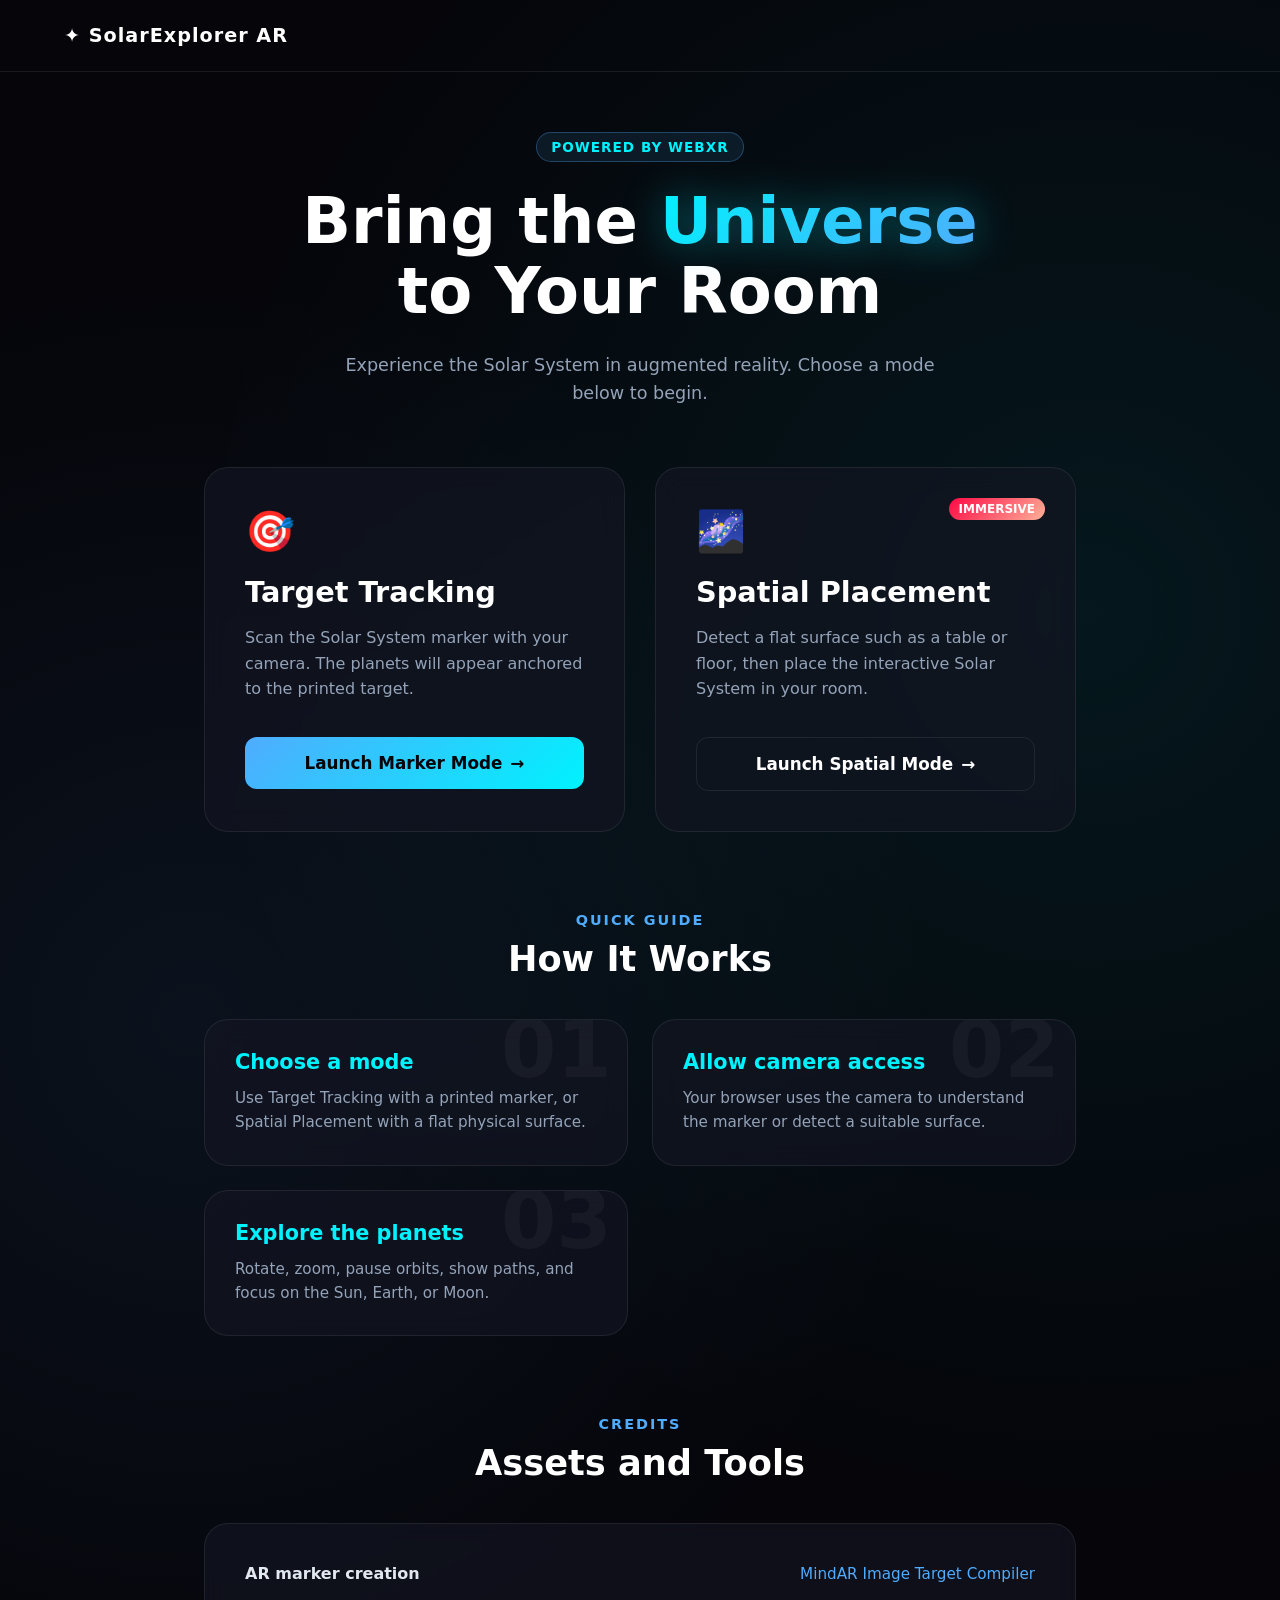
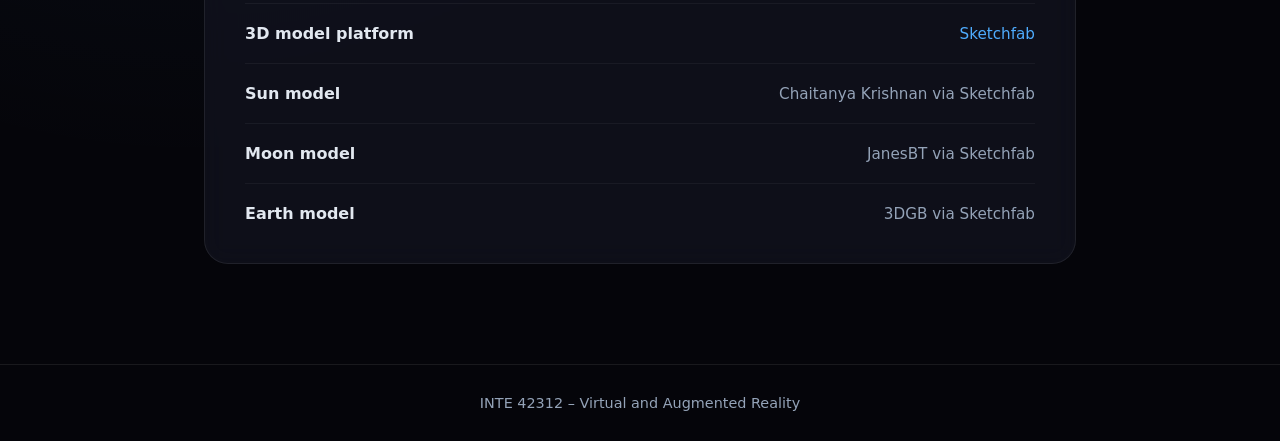
==== index.html @ 6a810114 "Refactor index.html and styles.css to improve layout and user experience; streamline content, enhanc" ====
<!DOCTYPE html>
<html lang="en">
<head>
    <meta charset="UTF-8">
    <meta name="viewport" content="width=device-width, initial-scale=1.0">
    <title>AR Solar Explorer</title>
    <link rel="stylesheet" href="styles.css">
</head>
<body>
    <nav class="navbar">
        <div class="logo">✦ SolarExplorer AR</div>
    </nav>

    <div class="dashboard-wrapper">
        <header class="hero">
            <span class="tech-badge">Powered by WebXR</span>
            <h1>Bring the <span class="text-glow">Universe</span><br>to Your Room</h1>
            <p>
                Experience the Solar System in augmented reality.
                Choose a mode below to begin.
            </p>
        </header>

        <main>
            <section class="ar-modes-grid" aria-label="AR modes">
                <article class="mode-card glass-panel">
                    <div class="card-icon">🎯</div>
                    <h2>Target Tracking</h2>
                    <p>
                        Scan the Solar System marker with your camera.
                        The planets will appear anchored to the printed target.
                    </p>
                    <a href="marker-ar.html" class="btn btn-primary">
                        Launch Marker Mode <span class="arrow">→</span>
                    </a>
                </article>

                <article class="mode-card glass-panel">
                    <div class="card-icon">🌌</div>
                    <div class="badge-new">Immersive</div>
                    <h2>Spatial Placement</h2>
                    <p>
                        Detect a flat surface such as a table or floor,
                        then place the interactive Solar System in your room.
                    </p>
                    <a href="markerless-ar.html" class="btn btn-outline">
                        Launch Spatial Mode <span class="arrow">→</span>
                    </a>
                </article>
            </section>

            <section class="info-section">
                <span class="section-label">Quick guide</span>
                <h2>How It Works</h2>

                <div class="steps-grid">
                    <article class="step">
                        <span class="step-number">01</span>
                        <h3>Choose a mode</h3>
                        <p>
                            Use Target Tracking with a printed marker,
                            or Spatial Placement with a flat physical surface.
                        </p>
                    </article>

                    <article class="step">
                        <span class="step-number">02</span>
                        <h3>Allow camera access</h3>
                        <p>
                            Your browser uses the camera to understand the
                            marker or detect a suitable surface.
                        </p>
                    </article>

                    <article class="step">
                        <span class="step-number">03</span>
                        <h3>Explore the planets</h3>
                        <p>
                            Rotate, zoom, pause orbits, show paths,
                            and focus on the Sun, Earth, or Moon.
                        </p>
                    </article>
                </div>
            </section>

            <section class="credits-section">
                <span class="section-label">Credits</span>
                <h2>Assets and Tools</h2>

                <div class="credits-list">
                    <div class="credit-item">
                        <strong>AR marker creation</strong>
                        <span>
                            <a href="https://hiukim.github.io/mind-ar-js-doc/tools/compile/" target="_blank" rel="noopener noreferrer">
                                MindAR Image Target Compiler
                            </a>
                        </span>
                    </div>

                    <div class="credit-item">
                        <strong>3D model platform</strong>
                        <span>
                            <a href="https://sketchfab.com/" target="_blank" rel="noopener noreferrer">
                                Sketchfab
                            </a>
                        </span>
                    </div>

                    <div class="credit-item">
                        <strong>Sun model</strong>
                        <span>Chaitanya Krishnan via Sketchfab</span>
                    </div>

                    <div class="credit-item">
                        <strong>Moon model</strong>
                        <span>JanesBT via Sketchfab</span>
                    </div>

                    <div class="credit-item">
                        <strong>Earth model</strong>
                        <span>3DGB via Sketchfab</span>
                    </div>
                </div>
            </section>
        </main>
    </div>

    <footer class="main-footer">
        <p>INTE 42312 – Virtual and Augmented Reality</p>
    </footer>
</body>
</html>
---- styles.css ----
/* ========================================================
   GLOBAL VARIABLES & RESET (Native System Fonts Only)
   ======================================================== */
:root {
    --bg-dark: #05050a;
    --bg-panel: rgba(20, 22, 35, 0.6);
    --accent-blue: #00f2fe;
    --accent-purple: #4facfe;
    --text-main: #ffffff;
    --text-muted: #94a3b8;
    --border-color: rgba(255, 255, 255, 0.08);
    --font-ui: system-ui, -apple-system, BlinkMacSystemFont, 'Segoe UI', Roboto, Helvetica, Arial, sans-serif;
}

* {
    margin: 0;
    padding: 0;
    box-sizing: border-box;
}

body {
    background-color: var(--bg-dark);
    background-image: 
        radial-gradient(circle at 15% 50%, rgba(79, 172, 254, 0.08) 0%, transparent 50%),
        radial-gradient(circle at 85% 30%, rgba(0, 242, 254, 0.08) 0%, transparent 50%);
    color: var(--text-main);
    font-family: var(--font-ui);
    min-height: 100vh;
    display: flex;
    flex-direction: column;
    overflow-x: hidden;
}

/* ========================================================
   NAVIGATION & HERO
   ======================================================== */
.navbar {
    padding: 24px 5%;
    border-bottom: 1px solid var(--border-color);
}

.logo {
    font-weight: 700;
    font-size: 1.2rem;
    letter-spacing: 1px;
}

.dashboard-wrapper {
    flex-grow: 1;
    display: flex;
    flex-direction: column;
    align-items: center;
    padding: 60px 5%;
    max-width: 1000px;
    margin: 0 auto;
    width: 100%;
}

.hero {
    text-align: center;
    margin-bottom: 60px;
}

.tech-badge {
    display: inline-block;
    padding: 6px 14px;
    border-radius: 20px;
    background: rgba(79, 172, 254, 0.1);
    border: 1px solid rgba(79, 172, 254, 0.3);
    color: var(--accent-blue);
    font-size: 0.85rem;
    font-weight: 600;
    margin-bottom: 24px;
    text-transform: uppercase;
    letter-spacing: 1px;
}

.hero h1 {
    font-size: clamp(2.5rem, 5vw, 4.5rem);
    font-weight: 700;
    line-height: 1.1;
    margin-bottom: 24px;
}

.text-glow {
    background: linear-gradient(135deg, var(--accent-blue), var(--accent-purple));
    -webkit-background-clip: text;
    -webkit-text-fill-color: transparent;
    filter: drop-shadow(0 0 20px rgba(0, 242, 254, 0.4));
}

.hero p {
    font-size: 1.1rem;
    color: var(--text-muted);
    line-height: 1.6;
    max-width: 600px;
    margin: 0 auto;
}

/* ========================================================
   GLASSMORPHISM UTILITY (Used for Cards & Lists)
   ======================================================== */
.glass-panel, .step, .credits-list {
    background: var(--bg-panel);
    backdrop-filter: blur(12px);
    -webkit-backdrop-filter: blur(12px);
    border: 1px solid var(--border-color);
    border-radius: 24px;
    transition: transform 0.4s ease, border-color 0.4s ease;
}

/* ========================================================
   AR MODES GRID
   ======================================================== */
.ar-modes-grid {
    display: grid;
    grid-template-columns: repeat(auto-fit, minmax(320px, 1fr));
    gap: 30px;
    width: 100%;
    margin-bottom: 80px;
}

.mode-card {
    padding: 40px;
    position: relative;
    overflow: hidden;
}

.mode-card:hover, .step:hover {
    transform: translateY(-5px);
    border-color: rgba(79, 172, 254, 0.4);
}

.card-icon { font-size: 2.5rem; margin-bottom: 20px; }

.badge-new {
    position: absolute;
    top: 30px;
    right: 30px;
    background: linear-gradient(135deg, #ff0844 0%, #ffb199 100%);
    color: white;
    font-size: 0.75rem;
    font-weight: 700;
    padding: 4px 10px;
    border-radius: 12px;
    text-transform: uppercase;
}

.mode-card h2 { font-size: 1.8rem; margin-bottom: 16px; }

.mode-card p {
    color: var(--text-muted);
    line-height: 1.6;
    margin-bottom: 32px;
    min-height: 80px;
}

/* ========================================================
   QUICK GUIDE (How It Works)
   ======================================================== */
.info-section {
    width: 100%;
    margin-bottom: 80px;
}

.section-label {
    display: block;
    color: var(--accent-purple);
    font-size: 0.9rem;
    font-weight: 700;
    text-transform: uppercase;
    letter-spacing: 2px;
    margin-bottom: 10px;
    text-align: center;
}

.info-section h2, .credits-section h2 {
    font-size: 2.2rem;
    font-weight: 700;
    text-align: center;
    margin-bottom: 40px;
}

.steps-grid {
    display: grid;
    grid-template-columns: repeat(auto-fit, minmax(280px, 1fr));
    gap: 24px;
}

.step {
    padding: 30px;
    position: relative;
    overflow: hidden;
}

.step-number {
    position: absolute;
    top: -10px;
    right: 15px;
    font-size: 5rem;
    font-weight: 800;
    color: rgba(255, 255, 255, 0.04);
    line-height: 1;
    z-index: 0;
}

.step h3 {
    font-size: 1.3rem;
    color: var(--accent-blue);
    margin-bottom: 12px;
    position: relative;
    z-index: 1;
}

.step p {
    color: var(--text-muted);
    line-height: 1.6;
    font-size: 0.95rem;
    position: relative;
    z-index: 1;
}

/* ========================================================
   CREDITS SECTION
   ======================================================== */
.credits-section {
    width: 100%;
    margin-bottom: 40px;
}

.credits-list {
    padding: 20px 40px;
}

.credit-item {
    display: flex;
    justify-content: space-between;
    align-items: center;
    padding: 20px 0;
    border-bottom: 1px solid rgba(255, 255, 255, 0.05);
}

.credit-item:last-child {
    border-bottom: none;
}

.credit-item strong {
    color: #e2e8f0;
    font-weight: 600;
}

.credit-item span, .credit-item a {
    color: var(--text-muted);
    font-size: 0.95rem;
    text-decoration: none;
}

.credit-item a {
    color: var(--accent-purple);
    transition: color 0.3s;
}

.credit-item a:hover {
    color: var(--accent-blue);
    text-decoration: underline;
}

/* Mobile responsive fix for credits */
@media (max-width: 600px) {
    .credit-item {
        flex-direction: column;
        align-items: flex-start;
        gap: 8px;
    }
}

/* ========================================================
   BUTTONS
   ======================================================== */
.btn {
    display: inline-flex;
    align-items: center;
    justify-content: center;
    width: 100%;
    padding: 16px 24px;
    border-radius: 12px;
    font-weight: 600;
    font-size: 1.05rem;
    text-decoration: none;
    transition: all 0.3s ease;
    cursor: pointer;
}

.btn .arrow { margin-left: 8px; transition: transform 0.3s ease; }
.btn:hover .arrow { transform: translateX(5px); }

.btn-primary {
    background: linear-gradient(135deg, var(--accent-purple), var(--accent-blue));
    color: var(--bg-dark);
    border: none;
}

.btn-primary:hover {
    box-shadow: 0 10px 20px rgba(0, 242, 254, 0.2);
    filter: brightness(1.1);
}

.btn-outline {
    background: transparent;
    color: var(--text-main);
    border: 1px solid var(--border-color);
}

.btn-outline:hover {
    background: rgba(255, 255, 255, 0.05);
    border-color: var(--accent-blue);
}

/* ========================================================
   FOOTER
   ======================================================== */
.main-footer {
    text-align: center;
    padding: 30px;
    border-top: 1px solid var(--border-color);
    color: var(--text-muted);
    font-size: 0.9rem;
}
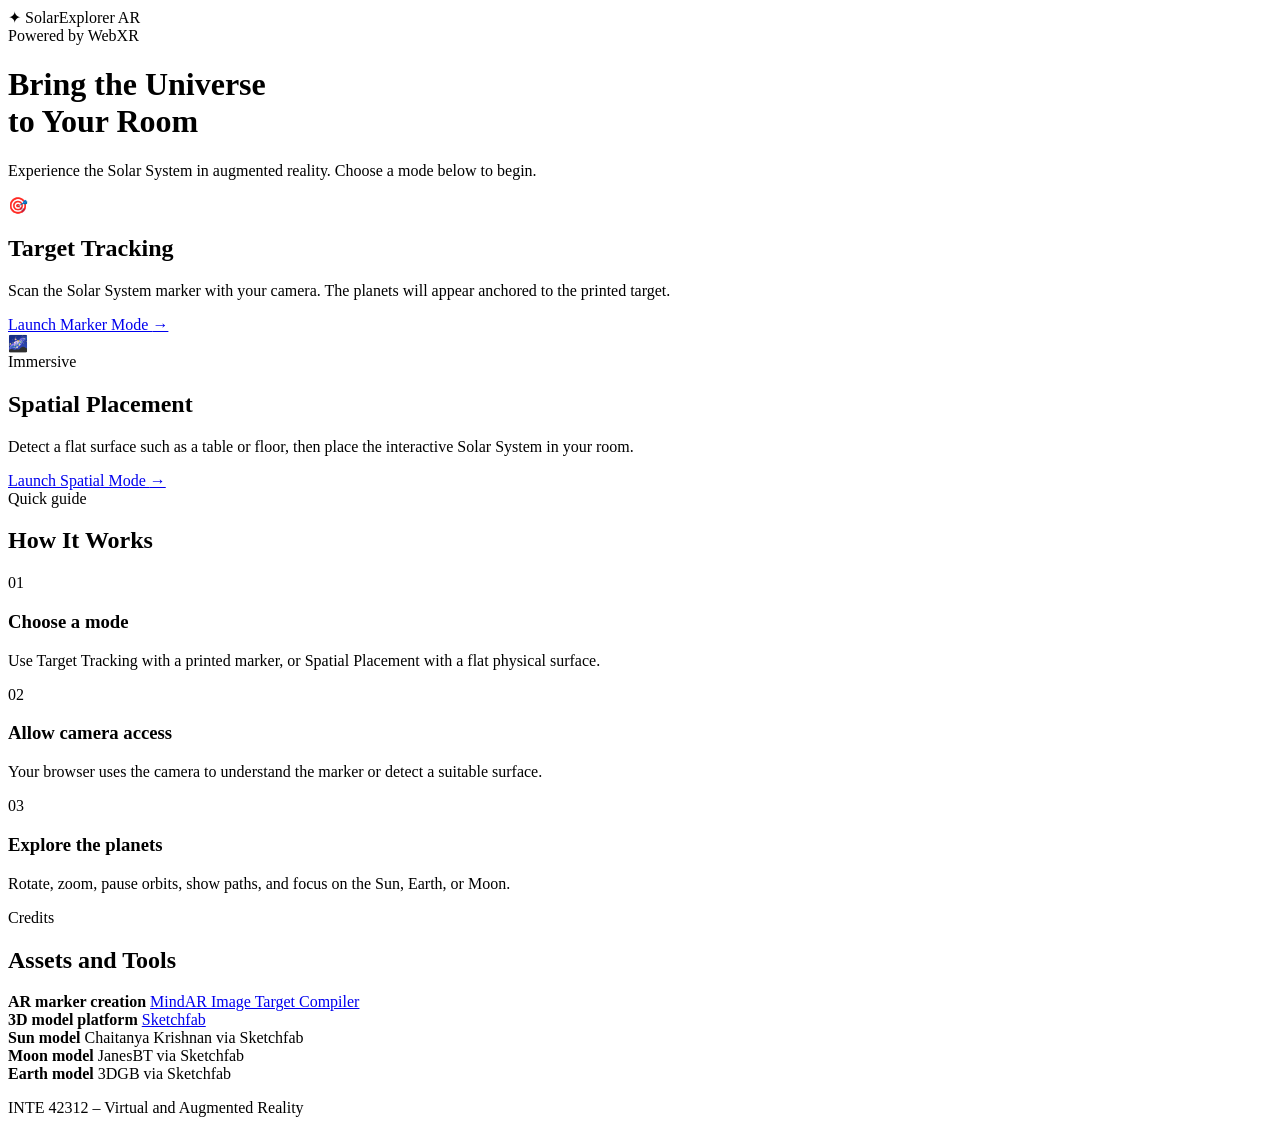
==== commit 2f3e0750: "Refactor index.html to improve layout and user experience; ensure stylesheet naming consistency and " ====
--- a/index.html
+++ b/index.html
@@ -4,7 +4,8 @@
     <meta charset="UTF-8">
     <meta name="viewport" content="width=device-width, initial-scale=1.0">
     <title>AR Solar Explorer</title>
-    <link rel="stylesheet" href="styles.css">
+    <!-- FIX: Ensure your file is named exactly 'style.css' and is in the same folder -->
+    <link rel="stylesheet" href="style.css">
 </head>
 <body>
     <nav class="navbar">
@@ -54,7 +55,7 @@
                 <h2>How It Works</h2>
 
                 <div class="steps-grid">
-                    <article class="step">
+                    <article class="step glass-panel">
                         <span class="step-number">01</span>
                         <h3>Choose a mode</h3>
                         <p>
@@ -63,7 +64,7 @@
                         </p>
                     </article>
 
-                    <article class="step">
+                    <article class="step glass-panel">
                         <span class="step-number">02</span>
                         <h3>Allow camera access</h3>
                         <p>
@@ -72,7 +73,7 @@
                         </p>
                     </article>
 
-                    <article class="step">
+                    <article class="step glass-panel">
                         <span class="step-number">03</span>
                         <h3>Explore the planets</h3>
                         <p>
@@ -87,7 +88,7 @@
                 <span class="section-label">Credits</span>
                 <h2>Assets and Tools</h2>
 
-                <div class="credits-list">
+                <div class="credits-list glass-panel">
                     <div class="credit-item">
                         <strong>AR marker creation</strong>
                         <span>
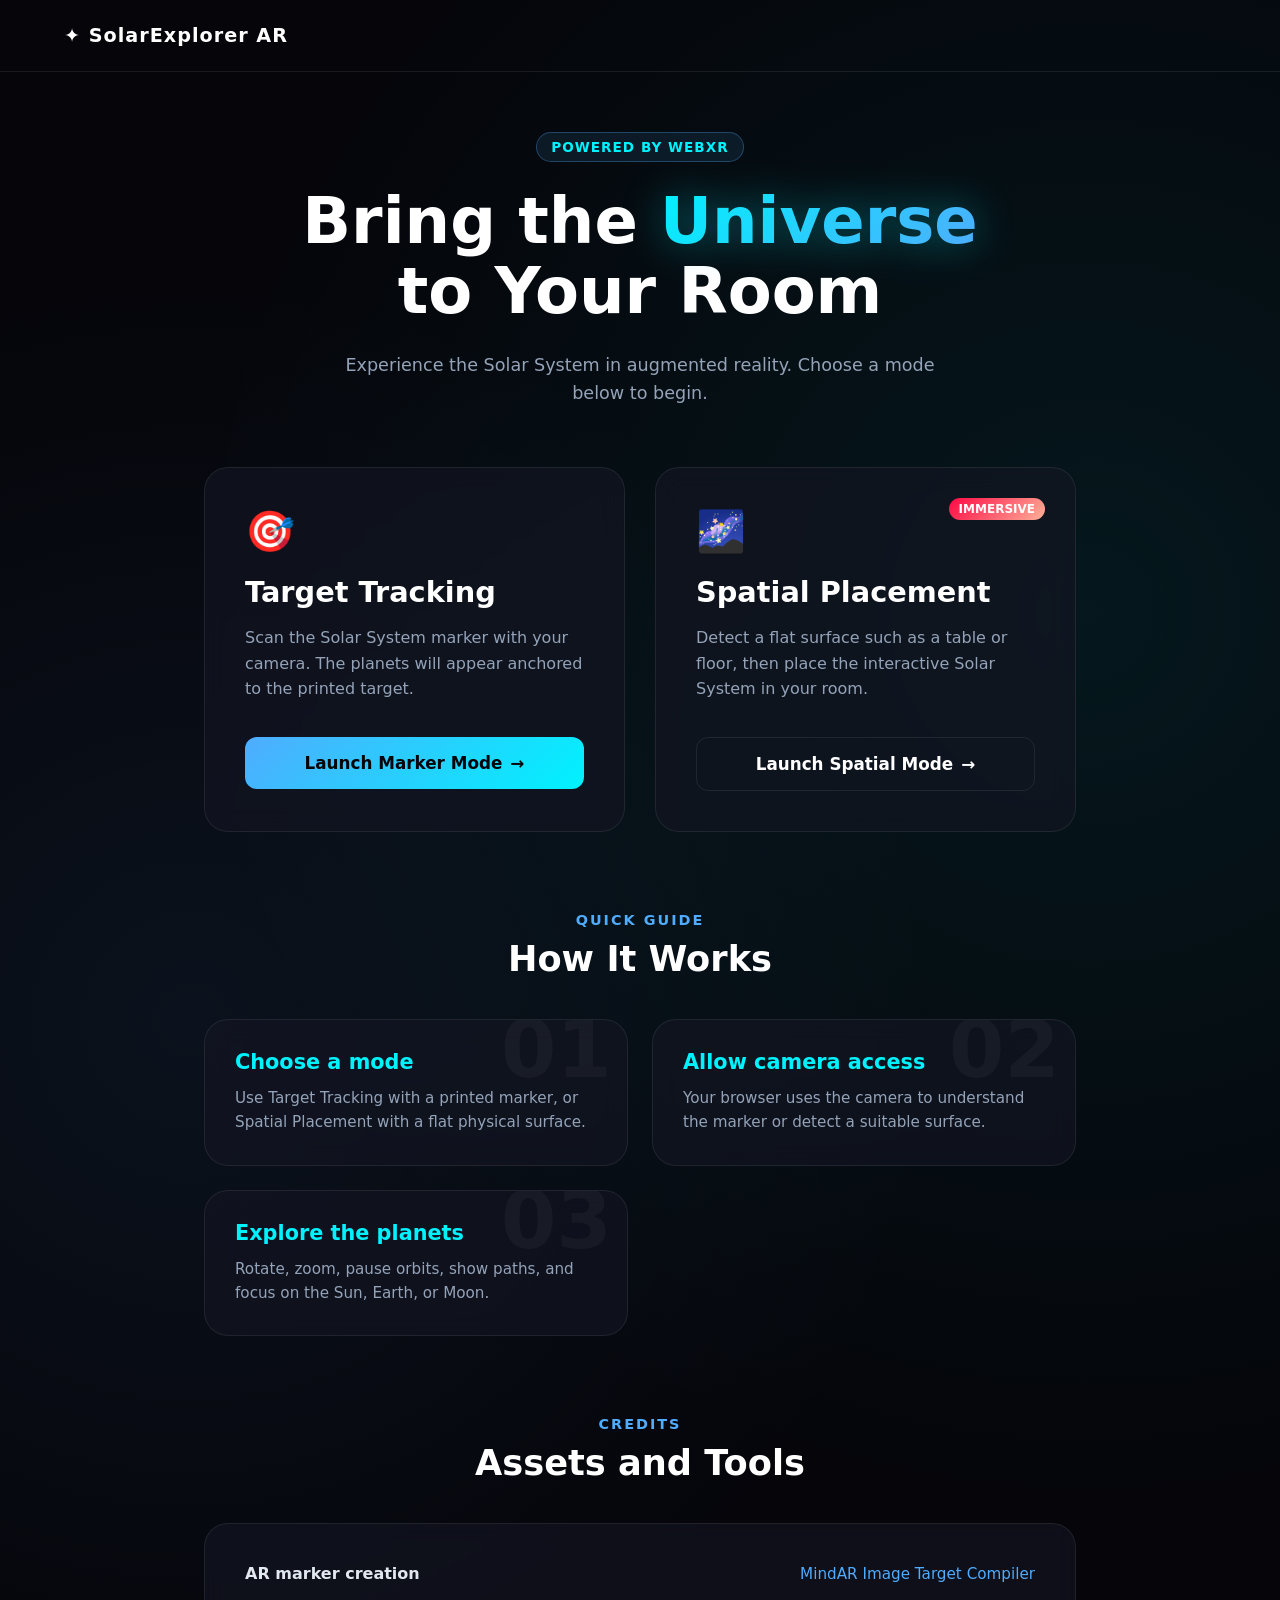
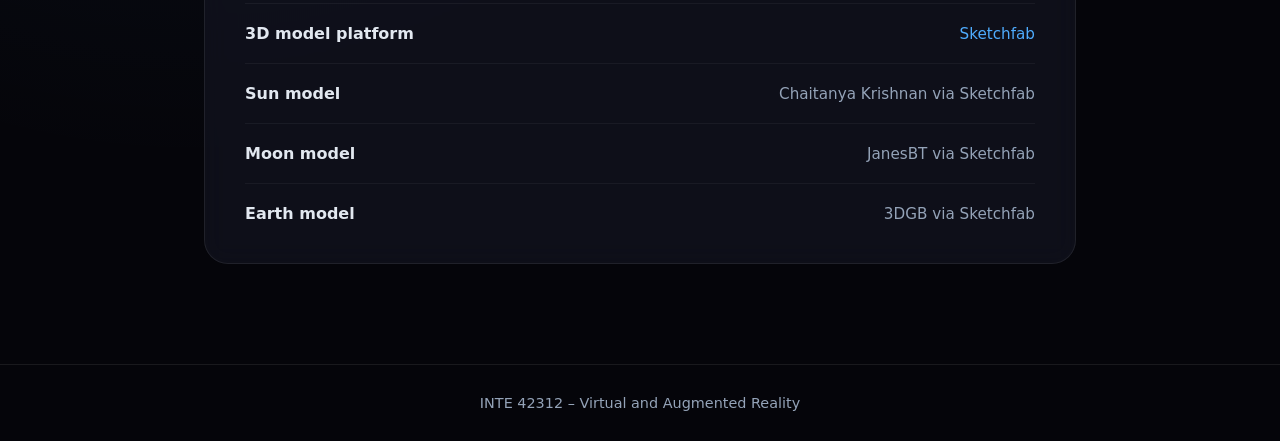
==== commit de7831ef: "Fix stylesheet link in index.html and enhance marker-ar.html structure; improve layout, styles, and " ====
--- a/index.html
+++ b/index.html
@@ -5,7 +5,7 @@
     <meta name="viewport" content="width=device-width, initial-scale=1.0">
     <title>AR Solar Explorer</title>
     <!-- FIX: Ensure your file is named exactly 'style.css' and is in the same folder -->
-    <link rel="stylesheet" href="style.css">
+    <link rel="stylesheet" href="styles.css">
 </head>
 <body>
     <nav class="navbar">
--- a/styles.css
+++ b/styles.css
@@ -0,0 +1,327 @@
+/* ========================================================
+   GLOBAL VARIABLES & RESET (Native System Fonts Only)
+   ======================================================== */
+:root {
+    --bg-dark: #05050a;
+    --bg-panel: rgba(20, 22, 35, 0.6);
+    --accent-blue: #00f2fe;
+    --accent-purple: #4facfe;
+    --text-main: #ffffff;
+    --text-muted: #94a3b8;
+    --border-color: rgba(255, 255, 255, 0.08);
+    --font-ui: system-ui, -apple-system, BlinkMacSystemFont, 'Segoe UI', Roboto, Helvetica, Arial, sans-serif;
+}
+
+* {
+    margin: 0;
+    padding: 0;
+    box-sizing: border-box;
+}
+
+body {
+    background-color: var(--bg-dark);
+    background-image: 
+        radial-gradient(circle at 15% 50%, rgba(79, 172, 254, 0.08) 0%, transparent 50%),
+        radial-gradient(circle at 85% 30%, rgba(0, 242, 254, 0.08) 0%, transparent 50%);
+    color: var(--text-main);
+    font-family: var(--font-ui);
+    min-height: 100vh;
+    display: flex;
+    flex-direction: column;
+    overflow-x: hidden;
+}
+
+/* ========================================================
+   NAVIGATION & HERO
+   ======================================================== */
+.navbar {
+    padding: 24px 5%;
+    border-bottom: 1px solid var(--border-color);
+}
+
+.logo {
+    font-weight: 700;
+    font-size: 1.2rem;
+    letter-spacing: 1px;
+}
+
+.dashboard-wrapper {
+    flex-grow: 1;
+    display: flex;
+    flex-direction: column;
+    align-items: center;
+    padding: 60px 5%;
+    max-width: 1000px;
+    margin: 0 auto;
+    width: 100%;
+}
+
+.hero {
+    text-align: center;
+    margin-bottom: 60px;
+}
+
+.tech-badge {
+    display: inline-block;
+    padding: 6px 14px;
+    border-radius: 20px;
+    background: rgba(79, 172, 254, 0.1);
+    border: 1px solid rgba(79, 172, 254, 0.3);
+    color: var(--accent-blue);
+    font-size: 0.85rem;
+    font-weight: 600;
+    margin-bottom: 24px;
+    text-transform: uppercase;
+    letter-spacing: 1px;
+}
+
+.hero h1 {
+    font-size: clamp(2.5rem, 5vw, 4.5rem);
+    font-weight: 700;
+    line-height: 1.1;
+    margin-bottom: 24px;
+}
+
+.text-glow {
+    background: linear-gradient(135deg, var(--accent-blue), var(--accent-purple));
+    -webkit-background-clip: text;
+    -webkit-text-fill-color: transparent;
+    filter: drop-shadow(0 0 20px rgba(0, 242, 254, 0.4));
+}
+
+.hero p {
+    font-size: 1.1rem;
+    color: var(--text-muted);
+    line-height: 1.6;
+    max-width: 600px;
+    margin: 0 auto;
+}
+
+/* ========================================================
+   GLASSMORPHISM UTILITY (Used for Cards & Lists)
+   ======================================================== */
+.glass-panel {
+    background: var(--bg-panel);
+    backdrop-filter: blur(12px);
+    -webkit-backdrop-filter: blur(12px);
+    border: 1px solid var(--border-color);
+    border-radius: 24px;
+    transition: transform 0.4s ease, border-color 0.4s ease;
+}
+
+/* ========================================================
+   AR MODES GRID
+   ======================================================== */
+.ar-modes-grid {
+    display: grid;
+    grid-template-columns: repeat(auto-fit, minmax(320px, 1fr));
+    gap: 30px;
+    width: 100%;
+    margin-bottom: 80px;
+}
+
+.mode-card {
+    padding: 40px;
+    position: relative;
+    overflow: hidden;
+}
+
+.mode-card:hover, .step:hover {
+    transform: translateY(-5px);
+    border-color: rgba(79, 172, 254, 0.4);
+}
+
+.card-icon { font-size: 2.5rem; margin-bottom: 20px; }
+
+.badge-new {
+    position: absolute;
+    top: 30px;
+    right: 30px;
+    background: linear-gradient(135deg, #ff0844 0%, #ffb199 100%);
+    color: white;
+    font-size: 0.75rem;
+    font-weight: 700;
+    padding: 4px 10px;
+    border-radius: 12px;
+    text-transform: uppercase;
+}
+
+.mode-card h2 { font-size: 1.8rem; margin-bottom: 16px; }
+
+.mode-card p {
+    color: var(--text-muted);
+    line-height: 1.6;
+    margin-bottom: 32px;
+    min-height: 80px;
+}
+
+/* ========================================================
+   QUICK GUIDE (How It Works)
+   ======================================================== */
+.info-section {
+    width: 100%;
+    margin-bottom: 80px;
+}
+
+.section-label {
+    display: block;
+    color: var(--accent-purple);
+    font-size: 0.9rem;
+    font-weight: 700;
+    text-transform: uppercase;
+    letter-spacing: 2px;
+    margin-bottom: 10px;
+    text-align: center;
+}
+
+.info-section h2, .credits-section h2 {
+    font-size: 2.2rem;
+    font-weight: 700;
+    text-align: center;
+    margin-bottom: 40px;
+}
+
+.steps-grid {
+    display: grid;
+    grid-template-columns: repeat(auto-fit, minmax(280px, 1fr));
+    gap: 24px;
+}
+
+.step {
+    padding: 30px;
+    position: relative;
+    overflow: hidden;
+}
+
+.step-number {
+    position: absolute;
+    top: -10px;
+    right: 15px;
+    font-size: 5rem;
+    font-weight: 800;
+    color: rgba(255, 255, 255, 0.04);
+    line-height: 1;
+    z-index: 0;
+}
+
+.step h3 {
+    font-size: 1.3rem;
+    color: var(--accent-blue);
+    margin-bottom: 12px;
+    position: relative;
+    z-index: 1;
+}
+
+.step p {
+    color: var(--text-muted);
+    line-height: 1.6;
+    font-size: 0.95rem;
+    position: relative;
+    z-index: 1;
+}
+
+/* ========================================================
+   CREDITS SECTION
+   ======================================================== */
+.credits-section {
+    width: 100%;
+    margin-bottom: 40px;
+}
+
+.credits-list {
+    padding: 20px 40px;
+}
+
+.credit-item {
+    display: flex;
+    justify-content: space-between;
+    align-items: center;
+    padding: 20px 0;
+    border-bottom: 1px solid rgba(255, 255, 255, 0.05);
+}
+
+.credit-item:last-child {
+    border-bottom: none;
+}
+
+.credit-item strong {
+    color: #e2e8f0;
+    font-weight: 600;
+}
+
+.credit-item span, .credit-item a {
+    color: var(--text-muted);
+    font-size: 0.95rem;
+    text-decoration: none;
+}
+
+.credit-item a {
+    color: var(--accent-purple);
+    transition: color 0.3s;
+}
+
+.credit-item a:hover {
+    color: var(--accent-blue);
+    text-decoration: underline;
+}
+
+@media (max-width: 600px) {
+    .credit-item {
+        flex-direction: column;
+        align-items: flex-start;
+        gap: 8px;
+    }
+}
+
+/* ========================================================
+   BUTTONS
+   ======================================================== */
+.btn {
+    display: inline-flex;
+    align-items: center;
+    justify-content: center;
+    width: 100%;
+    padding: 16px 24px;
+    border-radius: 12px;
+    font-weight: 600;
+    font-size: 1.05rem;
+    text-decoration: none;
+    transition: all 0.3s ease;
+    cursor: pointer;
+}
+
+.btn .arrow { margin-left: 8px; transition: transform 0.3s ease; }
+.btn:hover .arrow { transform: translateX(5px); }
+
+.btn-primary {
+    background: linear-gradient(135deg, var(--accent-purple), var(--accent-blue));
+    color: var(--bg-dark);
+    border: none;
+}
+
+.btn-primary:hover {
+    box-shadow: 0 10px 20px rgba(0, 242, 254, 0.2);
+    filter: brightness(1.1);
+}
+
+.btn-outline {
+    background: transparent;
+    color: var(--text-main);
+    border: 1px solid var(--border-color);
+}
+
+.btn-outline:hover {
+    background: rgba(255, 255, 255, 0.05);
+    border-color: var(--accent-blue);
+}
+
+/* ========================================================
+   FOOTER
+   ======================================================== */
+.main-footer {
+    text-align: center;
+    padding: 30px;
+    border-top: 1px solid var(--border-color);
+    color: var(--text-muted);
+    font-size: 0.9rem;
+}
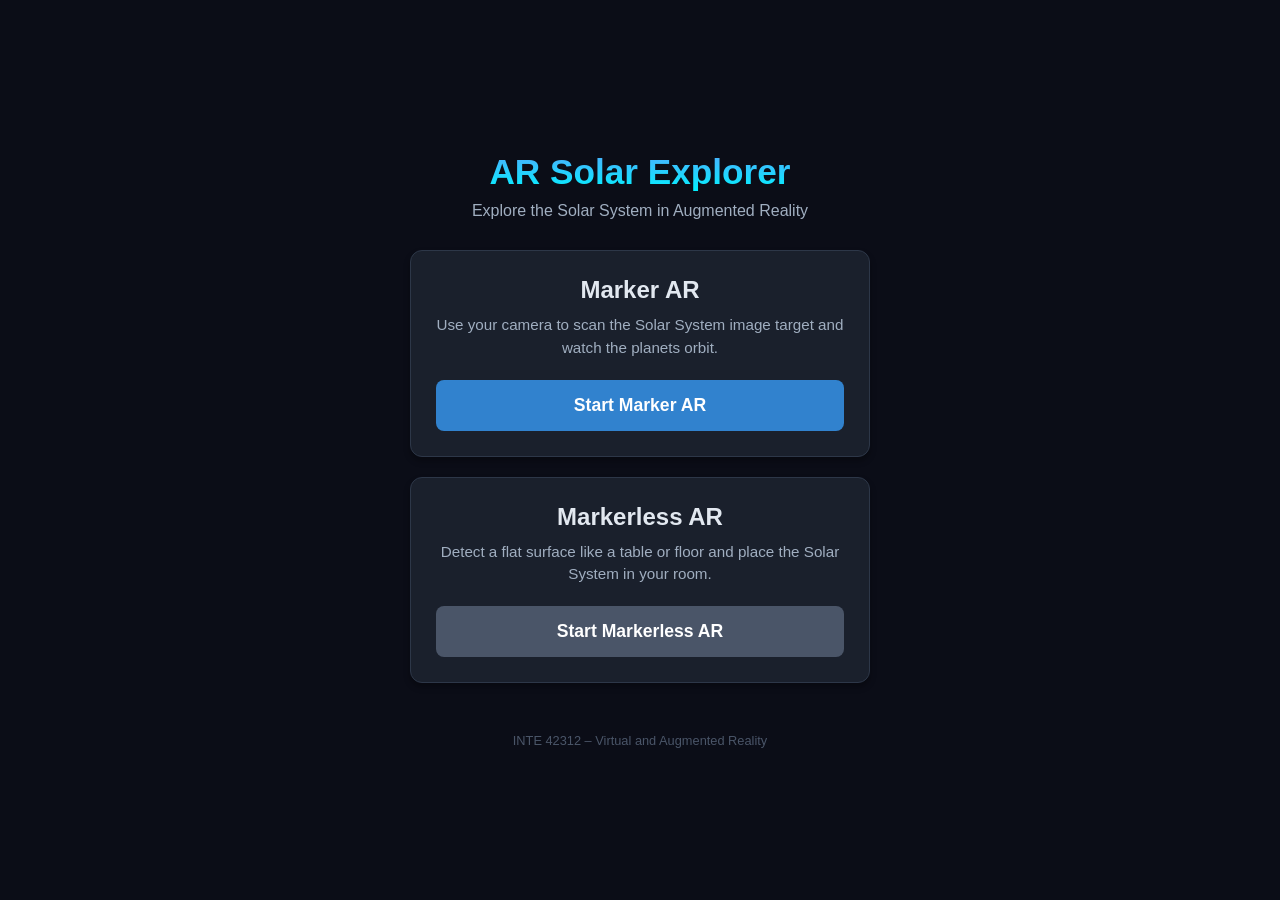
==== commit a0069e65: "Refactor styles.css to remove unused variables and streamline styles; enhance layout and improve mai" ====
--- a/index.html
+++ b/index.html
@@ -4,130 +4,39 @@
     <meta charset="UTF-8">
     <meta name="viewport" content="width=device-width, initial-scale=1.0">
     <title>AR Solar Explorer</title>
-    <!-- FIX: Ensure your file is named exactly 'style.css' and is in the same folder -->
+    <!-- Link to our stylesheet -->
     <link rel="stylesheet" href="styles.css">
 </head>
 <body>
-    <nav class="navbar">
-        <div class="logo">✦ SolarExplorer AR</div>
-    </nav>
-
-    <div class="dashboard-wrapper">
-        <header class="hero">
-            <span class="tech-badge">Powered by WebXR</span>
-            <h1>Bring the <span class="text-glow">Universe</span><br>to Your Room</h1>
-            <p>
-                Experience the Solar System in augmented reality.
-                Choose a mode below to begin.
-            </p>
+    <div class="dashboard-container">
+        
+        <header class="header">
+            <h1>AR Solar Explorer</h1>
+            <p>Explore the Solar System in Augmented Reality</p>
         </header>
 
-        <main>
-            <section class="ar-modes-grid" aria-label="AR modes">
-                <article class="mode-card glass-panel">
-                    <div class="card-icon">🎯</div>
-                    <h2>Target Tracking</h2>
-                    <p>
-                        Scan the Solar System marker with your camera.
-                        The planets will appear anchored to the printed target.
-                    </p>
-                    <a href="marker-ar.html" class="btn btn-primary">
-                        Launch Marker Mode <span class="arrow">→</span>
-                    </a>
-                </article>
+        <main class="menu-cards">
+            <!-- Marker AR Option -->
+            <div class="card">
+                <h2>Marker AR</h2>
+                <p>Use your camera to scan the Solar System image target and watch the planets orbit.</p>
+                <!-- This link connects directly to the AR file we built earlier -->
+                <a href="marker-ar.html" class="btn primary-btn">Start Marker AR</a>
+            </div>
 
-                <article class="mode-card glass-panel">
-                    <div class="card-icon">🌌</div>
-                    <div class="badge-new">Immersive</div>
-                    <h2>Spatial Placement</h2>
-                    <p>
-                        Detect a flat surface such as a table or floor,
-                        then place the interactive Solar System in your room.
-                    </p>
-                    <a href="markerless-ar.html" class="btn btn-outline">
-                        Launch Spatial Mode <span class="arrow">→</span>
-                    </a>
-                </article>
-            </section>
+            <!-- Markerless AR Option -->
+            <div class="card">
+                <h2>Markerless AR</h2>
+                <p>Detect a flat surface like a table or floor and place the Solar System in your room.</p>
+                <!-- This will link to the markerless file we build next -->
+                <a href="markerless-ar.html" class="btn secondary-btn">Start Markerless AR</a>
+            </div>
+        </main>
 
-            <section class="info-section">
-                <span class="section-label">Quick guide</span>
-                <h2>How It Works</h2>
-
-                <div class="steps-grid">
-                    <article class="step glass-panel">
-                        <span class="step-number">01</span>
-                        <h3>Choose a mode</h3>
-                        <p>
-                            Use Target Tracking with a printed marker,
-                            or Spatial Placement with a flat physical surface.
-                        </p>
-                    </article>
-
-                    <article class="step glass-panel">
-                        <span class="step-number">02</span>
-                        <h3>Allow camera access</h3>
-                        <p>
-                            Your browser uses the camera to understand the
-                            marker or detect a suitable surface.
-                        </p>
-                    </article>
-
-                    <article class="step glass-panel">
-                        <span class="step-number">03</span>
-                        <h3>Explore the planets</h3>
-                        <p>
-                            Rotate, zoom, pause orbits, show paths,
-                            and focus on the Sun, Earth, or Moon.
-                        </p>
-                    </article>
-                </div>
-            </section>
-
-            <section class="credits-section">
-                <span class="section-label">Credits</span>
-                <h2>Assets and Tools</h2>
-
-                <div class="credits-list glass-panel">
-                    <div class="credit-item">
-                        <strong>AR marker creation</strong>
-                        <span>
-                            <a href="https://hiukim.github.io/mind-ar-js-doc/tools/compile/" target="_blank" rel="noopener noreferrer">
-                                MindAR Image Target Compiler
-                            </a>
-                        </span>
-                    </div>
-
-                    <div class="credit-item">
-                        <strong>3D model platform</strong>
-                        <span>
-                            <a href="https://sketchfab.com/" target="_blank" rel="noopener noreferrer">
-                                Sketchfab
-                            </a>
-                        </span>
-                    </div>
-
-                    <div class="credit-item">
-                        <strong>Sun model</strong>
-                        <span>Chaitanya Krishnan via Sketchfab</span>
-                    </div>
-
-                    <div class="credit-item">
-                        <strong>Moon model</strong>
-                        <span>JanesBT via Sketchfab</span>
-                    </div>
-
-                    <div class="credit-item">
-                        <strong>Earth model</strong>
-                        <span>3DGB via Sketchfab</span>
-                    </div>
-                </div>
-            </section>
-        </main>
+        <footer class="footer">
+            <p>INTE 42312 – Virtual and Augmented Reality</p>
+        </footer>
+        
     </div>
-
-    <footer class="main-footer">
-        <p>INTE 42312 – Virtual and Augmented Reality</p>
-    </footer>
 </body>
 </html>
--- a/styles.css
+++ b/styles.css
@@ -1,327 +1,230 @@
-/* ========================================================
-   GLOBAL VARIABLES & RESET (Native System Fonts Only)
-   ======================================================== */
-:root {
-    --bg-dark: #05050a;
-    --bg-panel: rgba(20, 22, 35, 0.6);
-    --accent-blue: #00f2fe;
-    --accent-purple: #4facfe;
-    --text-main: #ffffff;
-    --text-muted: #94a3b8;
-    --border-color: rgba(255, 255, 255, 0.08);
-    --font-ui: system-ui, -apple-system, BlinkMacSystemFont, 'Segoe UI', Roboto, Helvetica, Arial, sans-serif;
-}
+/* style.css */
 
 * {
     margin: 0;
     padding: 0;
     box-sizing: border-box;
+    font-family: 'Segoe UI', Tahoma, Geneva, Verdana, sans-serif;
 }
 
 body {
-    background-color: var(--bg-dark);
-    background-image: 
-        radial-gradient(circle at 15% 50%, rgba(79, 172, 254, 0.08) 0%, transparent 50%),
-        radial-gradient(circle at 85% 30%, rgba(0, 242, 254, 0.08) 0%, transparent 50%);
-    color: var(--text-main);
-    font-family: var(--font-ui);
+    background-color: #0b0d17; /* Deep space dark blue */
+    color: #ffffff;
+    display: flex;
+    justify-content: center;
+    align-items: center;
     min-height: 100vh;
+    text-align: center;
+}
+
+/* Dashboard Layout */
+.dashboard-container {
+    width: 90%;
+    max-width: 500px;
+    padding: 20px;
     display: flex;
     flex-direction: column;
-    overflow-x: hidden;
-}
-
-/* ========================================================
-   NAVIGATION & HERO
-   ======================================================== */
-.navbar {
-    padding: 24px 5%;
-    border-bottom: 1px solid var(--border-color);
-}
-
-.logo {
-    font-weight: 700;
-    font-size: 1.2rem;
-    letter-spacing: 1px;
-}
-
-.dashboard-wrapper {
-    flex-grow: 1;
-    display: flex;
-    flex-direction: column;
-    align-items: center;
-    padding: 60px 5%;
-    max-width: 1000px;
-    margin: 0 auto;
-    width: 100%;
-}
-
-.hero {
-    text-align: center;
-    margin-bottom: 60px;
-}
-
-.tech-badge {
-    display: inline-block;
-    padding: 6px 14px;
-    border-radius: 20px;
-    background: rgba(79, 172, 254, 0.1);
-    border: 1px solid rgba(79, 172, 254, 0.3);
-    color: var(--accent-blue);
-    font-size: 0.85rem;
-    font-weight: 600;
-    margin-bottom: 24px;
-    text-transform: uppercase;
-    letter-spacing: 1px;
-}
-
-.hero h1 {
-    font-size: clamp(2.5rem, 5vw, 4.5rem);
-    font-weight: 700;
-    line-height: 1.1;
-    margin-bottom: 24px;
-}
-
-.text-glow {
-    background: linear-gradient(135deg, var(--accent-blue), var(--accent-purple));
+    gap: 30px;
+}
+
+/* Header */
+.header h1 {
+    font-size: 2.2rem;
+    margin-bottom: 10px;
+    background: -webkit-linear-gradient(#4facfe, #00f2fe);
     -webkit-background-clip: text;
     -webkit-text-fill-color: transparent;
-    filter: drop-shadow(0 0 20px rgba(0, 242, 254, 0.4));
-}
-
-.hero p {
+}
+
+.header p {
+    color: #a0aec0;
+    font-size: 1rem;
+}
+
+/* Menu Cards */
+.menu-cards {
+    display: flex;
+    flex-direction: column;
+    gap: 20px;
+}
+
+.card {
+    background: #1a202c;
+    padding: 25px;
+    border-radius: 12px;
+    border: 1px solid #2d3748;
+    box-shadow: 0 4px 6px rgba(0, 0, 0, 0.3);
+}
+
+.card h2 {
+    font-size: 1.5rem;
+    margin-bottom: 10px;
+    color: #e2e8f0;
+}
+
+.card p {
+    color: #a0aec0;
+    font-size: 0.95rem;
+    margin-bottom: 20px;
+    line-height: 1.5;
+}
+
+/* Buttons */
+.btn {
+    display: block;
+    width: 100%;
+    padding: 15px;
+    border-radius: 8px;
+    text-decoration: none;
+    font-weight: bold;
     font-size: 1.1rem;
-    color: var(--text-muted);
-    line-height: 1.6;
-    max-width: 600px;
-    margin: 0 auto;
+    transition: all 0.3s ease;
+}
+
+.primary-btn {
+    background-color: #3182ce;
+    color: white;
+}
+
+.primary-btn:hover {
+    background-color: #2b6cb0;
+}
+
+.secondary-btn {
+    background-color: #4a5568;
+    color: white;
+}
+
+.secondary-btn:hover {
+    background-color: #2d3748;
+}
+
+/* Footer */
+.footer {
+    margin-top: 20px;
+    font-size: 0.8rem;
+    color: #4a5568;
 }
 
 /* ========================================================
-   GLASSMORPHISM UTILITY (Used for Cards & Lists)
+   AR INTERFACE OVERLAYS
    ======================================================== */
-.glass-panel {
-    background: var(--bg-panel);
-    backdrop-filter: blur(12px);
-    -webkit-backdrop-filter: blur(12px);
-    border: 1px solid var(--border-color);
-    border-radius: 24px;
-    transition: transform 0.4s ease, border-color 0.4s ease;
-}
-
-/* ========================================================
-   AR MODES GRID
-   ======================================================== */
-.ar-modes-grid {
-    display: grid;
-    grid-template-columns: repeat(auto-fit, minmax(320px, 1fr));
-    gap: 30px;
-    width: 100%;
-    margin-bottom: 80px;
-}
-
-.mode-card {
-    padding: 40px;
-    position: relative;
-    overflow: hidden;
-}
-
-.mode-card:hover, .step:hover {
-    transform: translateY(-5px);
-    border-color: rgba(79, 172, 254, 0.4);
-}
-
-.card-icon { font-size: 2.5rem; margin-bottom: 20px; }
-
-.badge-new {
-    position: absolute;
-    top: 30px;
-    right: 30px;
-    background: linear-gradient(135deg, #ff0844 0%, #ffb199 100%);
-    color: white;
-    font-size: 0.75rem;
-    font-weight: 700;
-    padding: 4px 10px;
-    border-radius: 12px;
-    text-transform: uppercase;
-}
-
-.mode-card h2 { font-size: 1.8rem; margin-bottom: 16px; }
-
-.mode-card p {
-    color: var(--text-muted);
-    line-height: 1.6;
-    margin-bottom: 32px;
-    min-height: 80px;
-}
-
-/* ========================================================
-   QUICK GUIDE (How It Works)
-   ======================================================== */
-.info-section {
-    width: 100%;
-    margin-bottom: 80px;
-}
-
-.section-label {
-    display: block;
-    color: var(--accent-purple);
+#ar-ui-container {
+    position: absolute;
+    top: 0;
+    left: 0;
+    width: 100%;
+    height: 100%;
+    pointer-events: none; 
+    z-index: 999;
+}
+
+/* Glassmorphism Buttons */
+.glass-btn {
+    pointer-events: auto;
+    background: rgba(20, 25, 40, 0.6);
+    border: 1px solid rgba(255, 255, 255, 0.2);
+    color: white;
+    padding: 8px 12px;
+    border-radius: 8px;
+    font-weight: 500;
+    backdrop-filter: blur(8px);
+    cursor: pointer;
     font-size: 0.9rem;
-    font-weight: 700;
-    text-transform: uppercase;
-    letter-spacing: 2px;
-    margin-bottom: 10px;
-    text-align: center;
-}
-
-.info-section h2, .credits-section h2 {
-    font-size: 2.2rem;
-    font-weight: 700;
-    text-align: center;
-    margin-bottom: 40px;
-}
-
-.steps-grid {
-    display: grid;
-    grid-template-columns: repeat(auto-fit, minmax(280px, 1fr));
-    gap: 24px;
-}
-
-.step {
-    padding: 30px;
-    position: relative;
-    overflow: hidden;
-}
-
-.step-number {
-    position: absolute;
-    top: -10px;
-    right: 15px;
-    font-size: 5rem;
-    font-weight: 800;
-    color: rgba(255, 255, 255, 0.04);
-    line-height: 1;
-    z-index: 0;
-}
-
-.step h3 {
-    font-size: 1.3rem;
-    color: var(--accent-blue);
-    margin-bottom: 12px;
-    position: relative;
-    z-index: 1;
-}
-
-.step p {
-    color: var(--text-muted);
-    line-height: 1.6;
+    transition: background 0.3s;
+}
+.glass-btn:active { background: rgba(255, 255, 255, 0.2); }
+
+#top-controls {
+    display: flex;
+    gap: 8px;
+    justify-content: center;
+    padding: 15px;
+}
+
+/* Professional Planet Selector Dock */
+#planet-selector {
+    pointer-events: auto;
+    position: absolute;
+    bottom: 30px;
+    left: 50%;
+    transform: translateX(-50%);
+    display: flex;
+    gap: 10px;
+    background: rgba(10, 15, 30, 0.7);
+    padding: 10px 15px;
+    border-radius: 30px;
+    border: 1px solid rgba(79, 172, 254, 0.5);
+    backdrop-filter: blur(10px);
+    box-shadow: 0 4px 15px rgba(0,0,0,0.5);
+}
+
+.dock-btn {
+    background: transparent;
+    color: #e2e8f0;
+    border: 1px solid rgba(255, 255, 255, 0.2);
+    padding: 8px 16px;
+    border-radius: 20px;
+    font-weight: 600;
     font-size: 0.95rem;
-    position: relative;
-    z-index: 1;
-}
-
-/* ========================================================
-   CREDITS SECTION
-   ======================================================== */
-.credits-section {
-    width: 100%;
-    margin-bottom: 40px;
-}
-
-.credits-list {
-    padding: 20px 40px;
-}
-
-.credit-item {
+    cursor: pointer;
+    transition: all 0.3s;
+}
+.dock-btn:active { background: rgba(79, 172, 254, 0.3); border-color: #4facfe; }
+
+/* Focus Mode Top Buttons (Small Back & Pause) */
+#focus-top-ui {
+    pointer-events: auto;
+    position: absolute;
+    top: 20px;
+    width: 100%;
     display: flex;
     justify-content: space-between;
-    align-items: center;
-    padding: 20px 0;
-    border-bottom: 1px solid rgba(255, 255, 255, 0.05);
-}
-
-.credit-item:last-child {
-    border-bottom: none;
-}
-
-.credit-item strong {
-    color: #e2e8f0;
-    font-weight: 600;
-}
-
-.credit-item span, .credit-item a {
-    color: var(--text-muted);
-    font-size: 0.95rem;
-    text-decoration: none;
-}
-
-.credit-item a {
-    color: var(--accent-purple);
-    transition: color 0.3s;
-}
-
-.credit-item a:hover {
-    color: var(--accent-blue);
-    text-decoration: underline;
-}
-
-@media (max-width: 600px) {
-    .credit-item {
-        flex-direction: column;
-        align-items: flex-start;
-        gap: 8px;
-    }
-}
-
-/* ========================================================
-   BUTTONS
-   ======================================================== */
-.btn {
-    display: inline-flex;
-    align-items: center;
-    justify-content: center;
-    width: 100%;
-    padding: 16px 24px;
-    border-radius: 12px;
-    font-weight: 600;
-    font-size: 1.05rem;
-    text-decoration: none;
-    transition: all 0.3s ease;
+    padding: 0 20px;
+}
+
+.action-btn {
+    background: rgba(10, 15, 30, 0.8);
+    border: 1px solid rgba(79, 172, 254, 0.6);
+    color: white;
+    padding: 10px 16px;
+    border-radius: 25px;
+    font-weight: bold;
+    backdrop-filter: blur(5px);
     cursor: pointer;
-}
-
-.btn .arrow { margin-left: 8px; transition: transform 0.3s ease; }
-.btn:hover .arrow { transform: translateX(5px); }
-
-.btn-primary {
-    background: linear-gradient(135deg, var(--accent-purple), var(--accent-blue));
-    color: var(--bg-dark);
-    border: none;
-}
-
-.btn-primary:hover {
-    box-shadow: 0 10px 20px rgba(0, 242, 254, 0.2);
-    filter: brightness(1.1);
-}
-
-.btn-outline {
-    background: transparent;
-    color: var(--text-main);
-    border: 1px solid var(--border-color);
-}
-
-.btn-outline:hover {
-    background: rgba(255, 255, 255, 0.05);
-    border-color: var(--accent-blue);
-}
-
-/* ========================================================
-   FOOTER
-   ======================================================== */
-.main-footer {
-    text-align: center;
-    padding: 30px;
-    border-top: 1px solid var(--border-color);
-    color: var(--text-muted);
-    font-size: 0.9rem;
-}+    box-shadow: 0 2px 10px rgba(0,0,0,0.5);
+}
+
+/* Scrollable Focus Panel */
+#focus-panel {
+    pointer-events: auto;
+    position: absolute;
+    bottom: 0;
+    left: 0;
+    width: 100%;
+    height: 40vh; /* Leaves top 60% of screen for the 3D model */
+    background: linear-gradient(180deg, rgba(15, 20, 35, 0.9) 0%, rgba(5, 8, 15, 1) 100%);
+    border-top: 1px solid #4facfe;
+    border-radius: 25px 25px 0 0;
+    display: flex;
+    flex-direction: column;
+    padding: 25px 20px;
+    box-shadow: 0 -5px 20px rgba(0,0,0,0.7);
+}
+
+#focus-title { color: #00f2fe; margin-bottom: 10px; font-size: 1.8rem; text-align: center; }
+
+.scroll-area {
+    overflow-y: auto; /* Allows smooth vertical scrolling */
+    flex-grow: 1;
+    padding-right: 5px;
+}
+
+#focus-desc { 
+    color: #cbd5e0; 
+    font-size: 1rem; 
+    line-height: 1.6; 
+    text-align: left;
+}
+
+.hidden { display: none !important; }
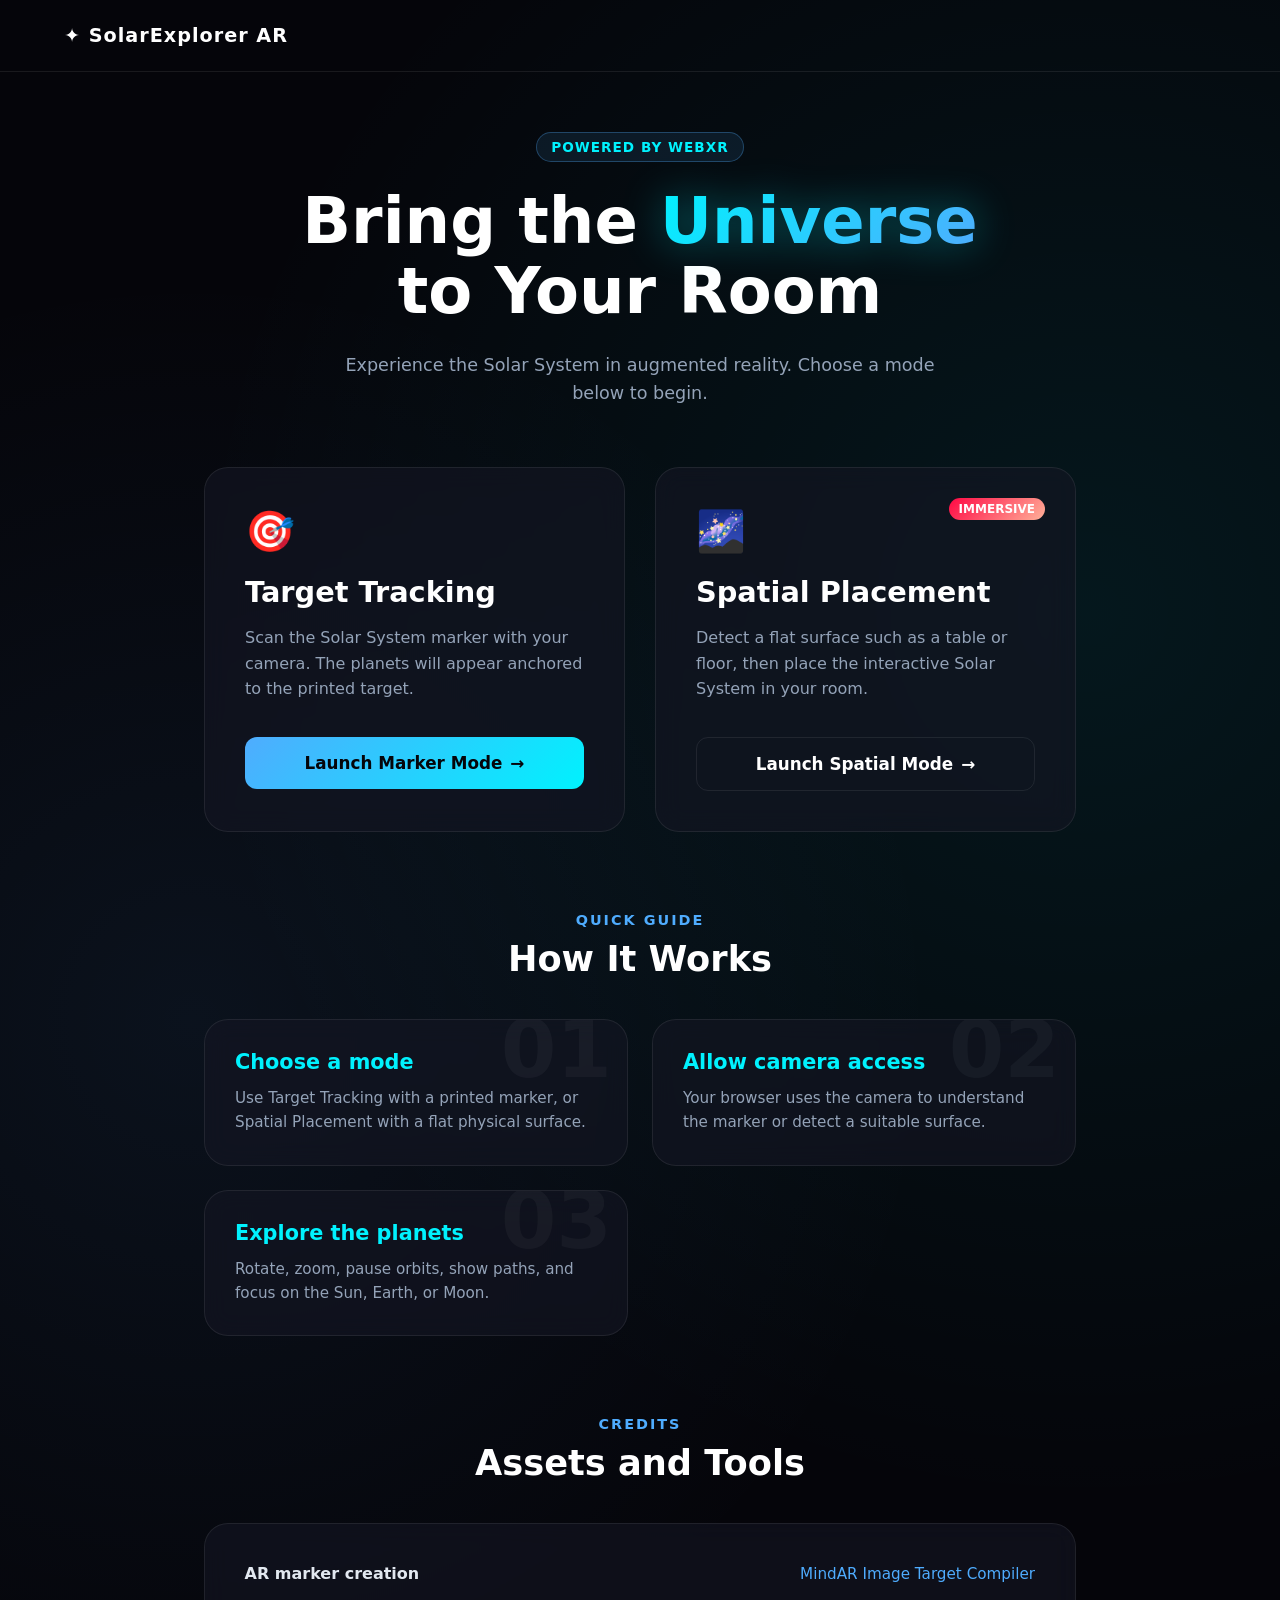
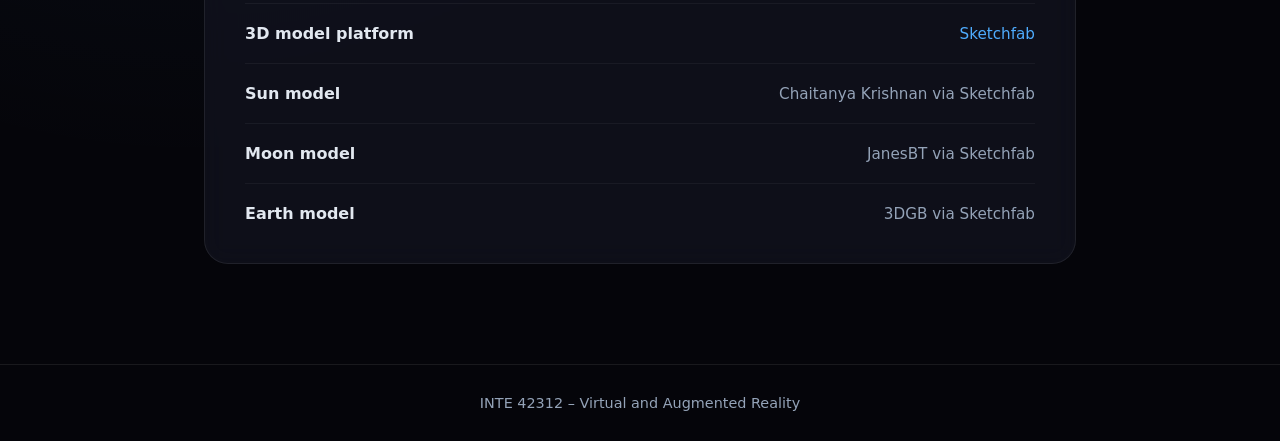
==== commit 63ff3177: "Refactor index.html and styles.css to enhance layout and user experience; streamline UI structure, i" ====
--- a/index.html
+++ b/index.html
@@ -4,39 +4,130 @@
     <meta charset="UTF-8">
     <meta name="viewport" content="width=device-width, initial-scale=1.0">
     <title>AR Solar Explorer</title>
-    <!-- Link to our stylesheet -->
+    <!-- FIX: Ensure your file is named exactly 'style.css' and is in the same folder -->
     <link rel="stylesheet" href="styles.css">
 </head>
 <body>
-    <div class="dashboard-container">
-        
-        <header class="header">
-            <h1>AR Solar Explorer</h1>
-            <p>Explore the Solar System in Augmented Reality</p>
+    <nav class="navbar">
+        <div class="logo">✦ SolarExplorer AR</div>
+    </nav>
+
+    <div class="dashboard-wrapper">
+        <header class="hero">
+            <span class="tech-badge">Powered by WebXR</span>
+            <h1>Bring the <span class="text-glow">Universe</span><br>to Your Room</h1>
+            <p>
+                Experience the Solar System in augmented reality.
+                Choose a mode below to begin.
+            </p>
         </header>
 
-        <main class="menu-cards">
-            <!-- Marker AR Option -->
-            <div class="card">
-                <h2>Marker AR</h2>
-                <p>Use your camera to scan the Solar System image target and watch the planets orbit.</p>
-                <!-- This link connects directly to the AR file we built earlier -->
-                <a href="marker-ar.html" class="btn primary-btn">Start Marker AR</a>
-            </div>
+        <main>
+            <section class="ar-modes-grid" aria-label="AR modes">
+                <article class="mode-card glass-panel">
+                    <div class="card-icon">🎯</div>
+                    <h2>Target Tracking</h2>
+                    <p>
+                        Scan the Solar System marker with your camera.
+                        The planets will appear anchored to the printed target.
+                    </p>
+                    <a href="marker-ar.html" class="btn btn-primary">
+                        Launch Marker Mode <span class="arrow">→</span>
+                    </a>
+                </article>
 
-            <!-- Markerless AR Option -->
-            <div class="card">
-                <h2>Markerless AR</h2>
-                <p>Detect a flat surface like a table or floor and place the Solar System in your room.</p>
-                <!-- This will link to the markerless file we build next -->
-                <a href="markerless-ar.html" class="btn secondary-btn">Start Markerless AR</a>
-            </div>
+                <article class="mode-card glass-panel">
+                    <div class="card-icon">🌌</div>
+                    <div class="badge-new">Immersive</div>
+                    <h2>Spatial Placement</h2>
+                    <p>
+                        Detect a flat surface such as a table or floor,
+                        then place the interactive Solar System in your room.
+                    </p>
+                    <a href="markerless-ar.html" class="btn btn-outline">
+                        Launch Spatial Mode <span class="arrow">→</span>
+                    </a>
+                </article>
+            </section>
+
+            <section class="info-section">
+                <span class="section-label">Quick guide</span>
+                <h2>How It Works</h2>
+
+                <div class="steps-grid">
+                    <article class="step glass-panel">
+                        <span class="step-number">01</span>
+                        <h3>Choose a mode</h3>
+                        <p>
+                            Use Target Tracking with a printed marker,
+                            or Spatial Placement with a flat physical surface.
+                        </p>
+                    </article>
+
+                    <article class="step glass-panel">
+                        <span class="step-number">02</span>
+                        <h3>Allow camera access</h3>
+                        <p>
+                            Your browser uses the camera to understand the
+                            marker or detect a suitable surface.
+                        </p>
+                    </article>
+
+                    <article class="step glass-panel">
+                        <span class="step-number">03</span>
+                        <h3>Explore the planets</h3>
+                        <p>
+                            Rotate, zoom, pause orbits, show paths,
+                            and focus on the Sun, Earth, or Moon.
+                        </p>
+                    </article>
+                </div>
+            </section>
+
+            <section class="credits-section">
+                <span class="section-label">Credits</span>
+                <h2>Assets and Tools</h2>
+
+                <div class="credits-list glass-panel">
+                    <div class="credit-item">
+                        <strong>AR marker creation</strong>
+                        <span>
+                            <a href="https://hiukim.github.io/mind-ar-js-doc/tools/compile/" target="_blank" rel="noopener noreferrer">
+                                MindAR Image Target Compiler
+                            </a>
+                        </span>
+                    </div>
+
+                    <div class="credit-item">
+                        <strong>3D model platform</strong>
+                        <span>
+                            <a href="https://sketchfab.com/" target="_blank" rel="noopener noreferrer">
+                                Sketchfab
+                            </a>
+                        </span>
+                    </div>
+
+                    <div class="credit-item">
+                        <strong>Sun model</strong>
+                        <span>Chaitanya Krishnan via Sketchfab</span>
+                    </div>
+
+                    <div class="credit-item">
+                        <strong>Moon model</strong>
+                        <span>JanesBT via Sketchfab</span>
+                    </div>
+
+                    <div class="credit-item">
+                        <strong>Earth model</strong>
+                        <span>3DGB via Sketchfab</span>
+                    </div>
+                </div>
+            </section>
         </main>
+    </div>
 
-        <footer class="footer">
-            <p>INTE 42312 – Virtual and Augmented Reality</p>
-        </footer>
-        
-    </div>
+    <footer class="main-footer">
+        <p>INTE 42312 – Virtual and Augmented Reality</p>
+    </footer>
 </body>
 </html>
--- a/styles.css
+++ b/styles.css
@@ -1,230 +1,327 @@
-/* style.css */
+/* ========================================================
+   GLOBAL VARIABLES & RESET (Native System Fonts Only)
+   ======================================================== */
+:root {
+    --bg-dark: #05050a;
+    --bg-panel: rgba(20, 22, 35, 0.6);
+    --accent-blue: #00f2fe;
+    --accent-purple: #4facfe;
+    --text-main: #ffffff;
+    --text-muted: #94a3b8;
+    --border-color: rgba(255, 255, 255, 0.08);
+    --font-ui: system-ui, -apple-system, BlinkMacSystemFont, 'Segoe UI', Roboto, Helvetica, Arial, sans-serif;
+}
 
 * {
     margin: 0;
     padding: 0;
     box-sizing: border-box;
-    font-family: 'Segoe UI', Tahoma, Geneva, Verdana, sans-serif;
 }
 
 body {
-    background-color: #0b0d17; /* Deep space dark blue */
-    color: #ffffff;
-    display: flex;
-    justify-content: center;
-    align-items: center;
+    background-color: var(--bg-dark);
+    background-image: 
+        radial-gradient(circle at 15% 50%, rgba(79, 172, 254, 0.08) 0%, transparent 50%),
+        radial-gradient(circle at 85% 30%, rgba(0, 242, 254, 0.08) 0%, transparent 50%);
+    color: var(--text-main);
+    font-family: var(--font-ui);
     min-height: 100vh;
-    text-align: center;
-}
-
-/* Dashboard Layout */
-.dashboard-container {
-    width: 90%;
-    max-width: 500px;
-    padding: 20px;
     display: flex;
     flex-direction: column;
-    gap: 30px;
-}
-
-/* Header */
-.header h1 {
-    font-size: 2.2rem;
-    margin-bottom: 10px;
-    background: -webkit-linear-gradient(#4facfe, #00f2fe);
+    overflow-x: hidden;
+}
+
+/* ========================================================
+   NAVIGATION & HERO
+   ======================================================== */
+.navbar {
+    padding: 24px 5%;
+    border-bottom: 1px solid var(--border-color);
+}
+
+.logo {
+    font-weight: 700;
+    font-size: 1.2rem;
+    letter-spacing: 1px;
+}
+
+.dashboard-wrapper {
+    flex-grow: 1;
+    display: flex;
+    flex-direction: column;
+    align-items: center;
+    padding: 60px 5%;
+    max-width: 1000px;
+    margin: 0 auto;
+    width: 100%;
+}
+
+.hero {
+    text-align: center;
+    margin-bottom: 60px;
+}
+
+.tech-badge {
+    display: inline-block;
+    padding: 6px 14px;
+    border-radius: 20px;
+    background: rgba(79, 172, 254, 0.1);
+    border: 1px solid rgba(79, 172, 254, 0.3);
+    color: var(--accent-blue);
+    font-size: 0.85rem;
+    font-weight: 600;
+    margin-bottom: 24px;
+    text-transform: uppercase;
+    letter-spacing: 1px;
+}
+
+.hero h1 {
+    font-size: clamp(2.5rem, 5vw, 4.5rem);
+    font-weight: 700;
+    line-height: 1.1;
+    margin-bottom: 24px;
+}
+
+.text-glow {
+    background: linear-gradient(135deg, var(--accent-blue), var(--accent-purple));
     -webkit-background-clip: text;
     -webkit-text-fill-color: transparent;
-}
-
-.header p {
-    color: #a0aec0;
-    font-size: 1rem;
-}
-
-/* Menu Cards */
-.menu-cards {
-    display: flex;
-    flex-direction: column;
-    gap: 20px;
-}
-
-.card {
-    background: #1a202c;
-    padding: 25px;
+    filter: drop-shadow(0 0 20px rgba(0, 242, 254, 0.4));
+}
+
+.hero p {
+    font-size: 1.1rem;
+    color: var(--text-muted);
+    line-height: 1.6;
+    max-width: 600px;
+    margin: 0 auto;
+}
+
+/* ========================================================
+   GLASSMORPHISM UTILITY (Used for Cards & Lists)
+   ======================================================== */
+.glass-panel {
+    background: var(--bg-panel);
+    backdrop-filter: blur(12px);
+    -webkit-backdrop-filter: blur(12px);
+    border: 1px solid var(--border-color);
+    border-radius: 24px;
+    transition: transform 0.4s ease, border-color 0.4s ease;
+}
+
+/* ========================================================
+   AR MODES GRID
+   ======================================================== */
+.ar-modes-grid {
+    display: grid;
+    grid-template-columns: repeat(auto-fit, minmax(320px, 1fr));
+    gap: 30px;
+    width: 100%;
+    margin-bottom: 80px;
+}
+
+.mode-card {
+    padding: 40px;
+    position: relative;
+    overflow: hidden;
+}
+
+.mode-card:hover, .step:hover {
+    transform: translateY(-5px);
+    border-color: rgba(79, 172, 254, 0.4);
+}
+
+.card-icon { font-size: 2.5rem; margin-bottom: 20px; }
+
+.badge-new {
+    position: absolute;
+    top: 30px;
+    right: 30px;
+    background: linear-gradient(135deg, #ff0844 0%, #ffb199 100%);
+    color: white;
+    font-size: 0.75rem;
+    font-weight: 700;
+    padding: 4px 10px;
     border-radius: 12px;
-    border: 1px solid #2d3748;
-    box-shadow: 0 4px 6px rgba(0, 0, 0, 0.3);
-}
-
-.card h2 {
-    font-size: 1.5rem;
+    text-transform: uppercase;
+}
+
+.mode-card h2 { font-size: 1.8rem; margin-bottom: 16px; }
+
+.mode-card p {
+    color: var(--text-muted);
+    line-height: 1.6;
+    margin-bottom: 32px;
+    min-height: 80px;
+}
+
+/* ========================================================
+   QUICK GUIDE (How It Works)
+   ======================================================== */
+.info-section {
+    width: 100%;
+    margin-bottom: 80px;
+}
+
+.section-label {
+    display: block;
+    color: var(--accent-purple);
+    font-size: 0.9rem;
+    font-weight: 700;
+    text-transform: uppercase;
+    letter-spacing: 2px;
     margin-bottom: 10px;
-    color: #e2e8f0;
-}
-
-.card p {
-    color: #a0aec0;
+    text-align: center;
+}
+
+.info-section h2, .credits-section h2 {
+    font-size: 2.2rem;
+    font-weight: 700;
+    text-align: center;
+    margin-bottom: 40px;
+}
+
+.steps-grid {
+    display: grid;
+    grid-template-columns: repeat(auto-fit, minmax(280px, 1fr));
+    gap: 24px;
+}
+
+.step {
+    padding: 30px;
+    position: relative;
+    overflow: hidden;
+}
+
+.step-number {
+    position: absolute;
+    top: -10px;
+    right: 15px;
+    font-size: 5rem;
+    font-weight: 800;
+    color: rgba(255, 255, 255, 0.04);
+    line-height: 1;
+    z-index: 0;
+}
+
+.step h3 {
+    font-size: 1.3rem;
+    color: var(--accent-blue);
+    margin-bottom: 12px;
+    position: relative;
+    z-index: 1;
+}
+
+.step p {
+    color: var(--text-muted);
+    line-height: 1.6;
     font-size: 0.95rem;
-    margin-bottom: 20px;
-    line-height: 1.5;
-}
-
-/* Buttons */
-.btn {
-    display: block;
-    width: 100%;
-    padding: 15px;
-    border-radius: 8px;
-    text-decoration: none;
-    font-weight: bold;
-    font-size: 1.1rem;
-    transition: all 0.3s ease;
-}
-
-.primary-btn {
-    background-color: #3182ce;
-    color: white;
-}
-
-.primary-btn:hover {
-    background-color: #2b6cb0;
-}
-
-.secondary-btn {
-    background-color: #4a5568;
-    color: white;
-}
-
-.secondary-btn:hover {
-    background-color: #2d3748;
-}
-
-/* Footer */
-.footer {
-    margin-top: 20px;
-    font-size: 0.8rem;
-    color: #4a5568;
-}
-
-/* ========================================================
-   AR INTERFACE OVERLAYS
-   ======================================================== */
-#ar-ui-container {
-    position: absolute;
-    top: 0;
-    left: 0;
-    width: 100%;
-    height: 100%;
-    pointer-events: none; 
-    z-index: 999;
-}
-
-/* Glassmorphism Buttons */
-.glass-btn {
-    pointer-events: auto;
-    background: rgba(20, 25, 40, 0.6);
-    border: 1px solid rgba(255, 255, 255, 0.2);
-    color: white;
-    padding: 8px 12px;
-    border-radius: 8px;
-    font-weight: 500;
-    backdrop-filter: blur(8px);
-    cursor: pointer;
-    font-size: 0.9rem;
-    transition: background 0.3s;
-}
-.glass-btn:active { background: rgba(255, 255, 255, 0.2); }
-
-#top-controls {
-    display: flex;
-    gap: 8px;
-    justify-content: center;
-    padding: 15px;
-}
-
-/* Professional Planet Selector Dock */
-#planet-selector {
-    pointer-events: auto;
-    position: absolute;
-    bottom: 30px;
-    left: 50%;
-    transform: translateX(-50%);
-    display: flex;
-    gap: 10px;
-    background: rgba(10, 15, 30, 0.7);
-    padding: 10px 15px;
-    border-radius: 30px;
-    border: 1px solid rgba(79, 172, 254, 0.5);
-    backdrop-filter: blur(10px);
-    box-shadow: 0 4px 15px rgba(0,0,0,0.5);
-}
-
-.dock-btn {
-    background: transparent;
-    color: #e2e8f0;
-    border: 1px solid rgba(255, 255, 255, 0.2);
-    padding: 8px 16px;
-    border-radius: 20px;
-    font-weight: 600;
-    font-size: 0.95rem;
-    cursor: pointer;
-    transition: all 0.3s;
-}
-.dock-btn:active { background: rgba(79, 172, 254, 0.3); border-color: #4facfe; }
-
-/* Focus Mode Top Buttons (Small Back & Pause) */
-#focus-top-ui {
-    pointer-events: auto;
-    position: absolute;
-    top: 20px;
-    width: 100%;
+    position: relative;
+    z-index: 1;
+}
+
+/* ========================================================
+   CREDITS SECTION
+   ======================================================== */
+.credits-section {
+    width: 100%;
+    margin-bottom: 40px;
+}
+
+.credits-list {
+    padding: 20px 40px;
+}
+
+.credit-item {
     display: flex;
     justify-content: space-between;
-    padding: 0 20px;
-}
-
-.action-btn {
-    background: rgba(10, 15, 30, 0.8);
-    border: 1px solid rgba(79, 172, 254, 0.6);
-    color: white;
-    padding: 10px 16px;
-    border-radius: 25px;
-    font-weight: bold;
-    backdrop-filter: blur(5px);
+    align-items: center;
+    padding: 20px 0;
+    border-bottom: 1px solid rgba(255, 255, 255, 0.05);
+}
+
+.credit-item:last-child {
+    border-bottom: none;
+}
+
+.credit-item strong {
+    color: #e2e8f0;
+    font-weight: 600;
+}
+
+.credit-item span, .credit-item a {
+    color: var(--text-muted);
+    font-size: 0.95rem;
+    text-decoration: none;
+}
+
+.credit-item a {
+    color: var(--accent-purple);
+    transition: color 0.3s;
+}
+
+.credit-item a:hover {
+    color: var(--accent-blue);
+    text-decoration: underline;
+}
+
+@media (max-width: 600px) {
+    .credit-item {
+        flex-direction: column;
+        align-items: flex-start;
+        gap: 8px;
+    }
+}
+
+/* ========================================================
+   BUTTONS
+   ======================================================== */
+.btn {
+    display: inline-flex;
+    align-items: center;
+    justify-content: center;
+    width: 100%;
+    padding: 16px 24px;
+    border-radius: 12px;
+    font-weight: 600;
+    font-size: 1.05rem;
+    text-decoration: none;
+    transition: all 0.3s ease;
     cursor: pointer;
-    box-shadow: 0 2px 10px rgba(0,0,0,0.5);
-}
-
-/* Scrollable Focus Panel */
-#focus-panel {
-    pointer-events: auto;
-    position: absolute;
-    bottom: 0;
-    left: 0;
-    width: 100%;
-    height: 40vh; /* Leaves top 60% of screen for the 3D model */
-    background: linear-gradient(180deg, rgba(15, 20, 35, 0.9) 0%, rgba(5, 8, 15, 1) 100%);
-    border-top: 1px solid #4facfe;
-    border-radius: 25px 25px 0 0;
-    display: flex;
-    flex-direction: column;
-    padding: 25px 20px;
-    box-shadow: 0 -5px 20px rgba(0,0,0,0.7);
-}
-
-#focus-title { color: #00f2fe; margin-bottom: 10px; font-size: 1.8rem; text-align: center; }
-
-.scroll-area {
-    overflow-y: auto; /* Allows smooth vertical scrolling */
-    flex-grow: 1;
-    padding-right: 5px;
-}
-
-#focus-desc { 
-    color: #cbd5e0; 
-    font-size: 1rem; 
-    line-height: 1.6; 
-    text-align: left;
-}
-
-.hidden { display: none !important; }+}
+
+.btn .arrow { margin-left: 8px; transition: transform 0.3s ease; }
+.btn:hover .arrow { transform: translateX(5px); }
+
+.btn-primary {
+    background: linear-gradient(135deg, var(--accent-purple), var(--accent-blue));
+    color: var(--bg-dark);
+    border: none;
+}
+
+.btn-primary:hover {
+    box-shadow: 0 10px 20px rgba(0, 242, 254, 0.2);
+    filter: brightness(1.1);
+}
+
+.btn-outline {
+    background: transparent;
+    color: var(--text-main);
+    border: 1px solid var(--border-color);
+}
+
+.btn-outline:hover {
+    background: rgba(255, 255, 255, 0.05);
+    border-color: var(--accent-blue);
+}
+
+/* ========================================================
+   FOOTER
+   ======================================================== */
+.main-footer {
+    text-align: center;
+    padding: 30px;
+    border-top: 1px solid var(--border-color);
+    color: var(--text-muted);
+    font-size: 0.9rem;
+}
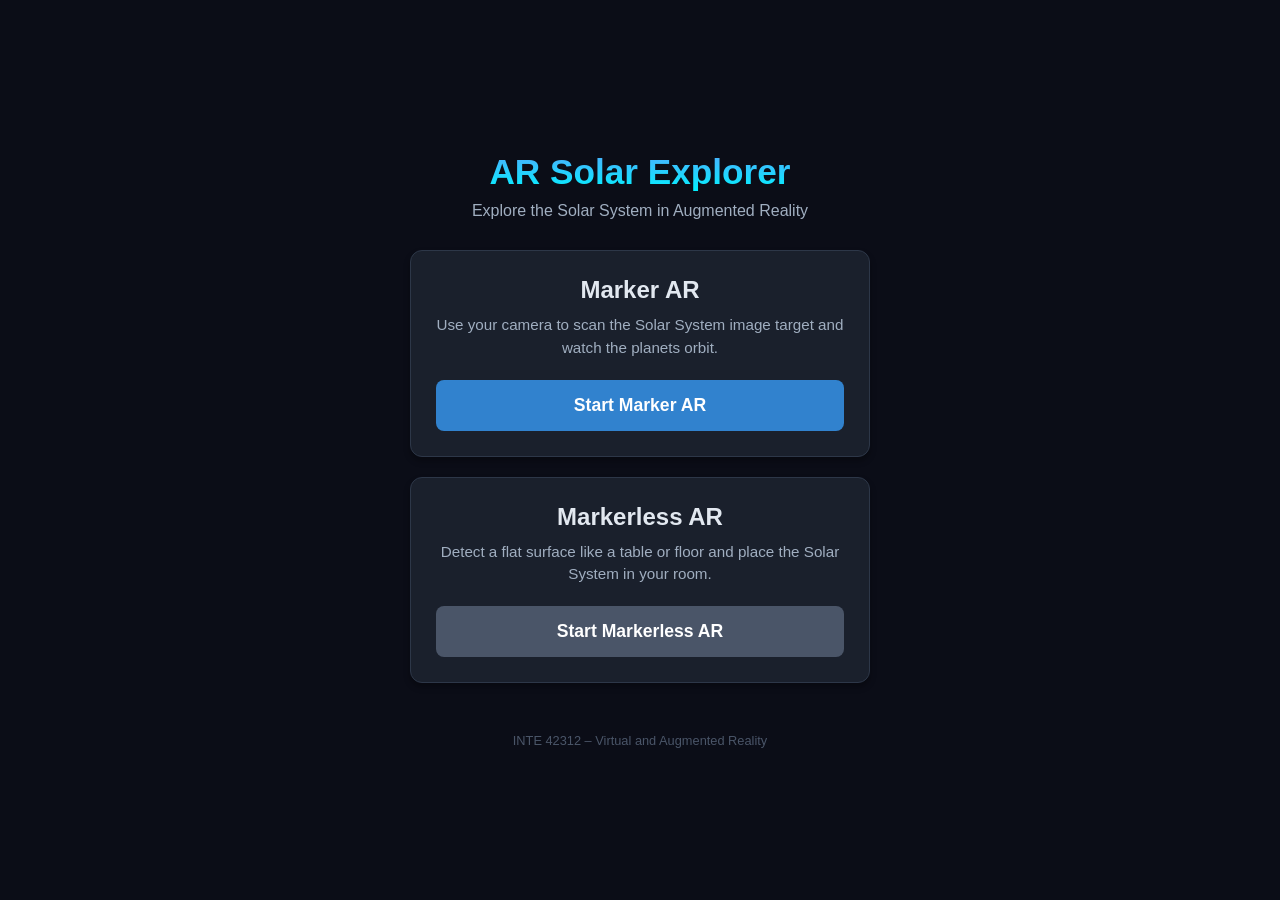
==== commit 984debe2: "Refactor index.html and styles.css to streamline layout and improve user experience; enhance dashboa" ====
--- a/index.html
+++ b/index.html
@@ -4,130 +4,39 @@
     <meta charset="UTF-8">
     <meta name="viewport" content="width=device-width, initial-scale=1.0">
     <title>AR Solar Explorer</title>
-    <!-- FIX: Ensure your file is named exactly 'style.css' and is in the same folder -->
+    <!-- Link to our stylesheet -->
     <link rel="stylesheet" href="styles.css">
 </head>
 <body>
-    <nav class="navbar">
-        <div class="logo">✦ SolarExplorer AR</div>
-    </nav>
-
-    <div class="dashboard-wrapper">
-        <header class="hero">
-            <span class="tech-badge">Powered by WebXR</span>
-            <h1>Bring the <span class="text-glow">Universe</span><br>to Your Room</h1>
-            <p>
-                Experience the Solar System in augmented reality.
-                Choose a mode below to begin.
-            </p>
+    <div class="dashboard-container">
+        
+        <header class="header">
+            <h1>AR Solar Explorer</h1>
+            <p>Explore the Solar System in Augmented Reality</p>
         </header>
 
-        <main>
-            <section class="ar-modes-grid" aria-label="AR modes">
-                <article class="mode-card glass-panel">
-                    <div class="card-icon">🎯</div>
-                    <h2>Target Tracking</h2>
-                    <p>
-                        Scan the Solar System marker with your camera.
-                        The planets will appear anchored to the printed target.
-                    </p>
-                    <a href="marker-ar.html" class="btn btn-primary">
-                        Launch Marker Mode <span class="arrow">→</span>
-                    </a>
-                </article>
+        <main class="menu-cards">
+            <!-- Marker AR Option -->
+            <div class="card">
+                <h2>Marker AR</h2>
+                <p>Use your camera to scan the Solar System image target and watch the planets orbit.</p>
+                <!-- This link connects directly to the AR file we built earlier -->
+                <a href="marker-ar.html" class="btn primary-btn">Start Marker AR</a>
+            </div>
 
-                <article class="mode-card glass-panel">
-                    <div class="card-icon">🌌</div>
-                    <div class="badge-new">Immersive</div>
-                    <h2>Spatial Placement</h2>
-                    <p>
-                        Detect a flat surface such as a table or floor,
-                        then place the interactive Solar System in your room.
-                    </p>
-                    <a href="markerless-ar.html" class="btn btn-outline">
-                        Launch Spatial Mode <span class="arrow">→</span>
-                    </a>
-                </article>
-            </section>
+            <!-- Markerless AR Option -->
+            <div class="card">
+                <h2>Markerless AR</h2>
+                <p>Detect a flat surface like a table or floor and place the Solar System in your room.</p>
+                <!-- This will link to the markerless file we build next -->
+                <a href="markerless-ar.html" class="btn secondary-btn">Start Markerless AR</a>
+            </div>
+        </main>
 
-            <section class="info-section">
-                <span class="section-label">Quick guide</span>
-                <h2>How It Works</h2>
-
-                <div class="steps-grid">
-                    <article class="step glass-panel">
-                        <span class="step-number">01</span>
-                        <h3>Choose a mode</h3>
-                        <p>
-                            Use Target Tracking with a printed marker,
-                            or Spatial Placement with a flat physical surface.
-                        </p>
-                    </article>
-
-                    <article class="step glass-panel">
-                        <span class="step-number">02</span>
-                        <h3>Allow camera access</h3>
-                        <p>
-                            Your browser uses the camera to understand the
-                            marker or detect a suitable surface.
-                        </p>
-                    </article>
-
-                    <article class="step glass-panel">
-                        <span class="step-number">03</span>
-                        <h3>Explore the planets</h3>
-                        <p>
-                            Rotate, zoom, pause orbits, show paths,
-                            and focus on the Sun, Earth, or Moon.
-                        </p>
-                    </article>
-                </div>
-            </section>
-
-            <section class="credits-section">
-                <span class="section-label">Credits</span>
-                <h2>Assets and Tools</h2>
-
-                <div class="credits-list glass-panel">
-                    <div class="credit-item">
-                        <strong>AR marker creation</strong>
-                        <span>
-                            <a href="https://hiukim.github.io/mind-ar-js-doc/tools/compile/" target="_blank" rel="noopener noreferrer">
-                                MindAR Image Target Compiler
-                            </a>
-                        </span>
-                    </div>
-
-                    <div class="credit-item">
-                        <strong>3D model platform</strong>
-                        <span>
-                            <a href="https://sketchfab.com/" target="_blank" rel="noopener noreferrer">
-                                Sketchfab
-                            </a>
-                        </span>
-                    </div>
-
-                    <div class="credit-item">
-                        <strong>Sun model</strong>
-                        <span>Chaitanya Krishnan via Sketchfab</span>
-                    </div>
-
-                    <div class="credit-item">
-                        <strong>Moon model</strong>
-                        <span>JanesBT via Sketchfab</span>
-                    </div>
-
-                    <div class="credit-item">
-                        <strong>Earth model</strong>
-                        <span>3DGB via Sketchfab</span>
-                    </div>
-                </div>
-            </section>
-        </main>
+        <footer class="footer">
+            <p>INTE 42312 – Virtual and Augmented Reality</p>
+        </footer>
+        
     </div>
-
-    <footer class="main-footer">
-        <p>INTE 42312 – Virtual and Augmented Reality</p>
-    </footer>
 </body>
 </html>
--- a/styles.css
+++ b/styles.css
@@ -1,327 +1,230 @@
-/* ========================================================
-   GLOBAL VARIABLES & RESET (Native System Fonts Only)
-   ======================================================== */
-:root {
-    --bg-dark: #05050a;
-    --bg-panel: rgba(20, 22, 35, 0.6);
-    --accent-blue: #00f2fe;
-    --accent-purple: #4facfe;
-    --text-main: #ffffff;
-    --text-muted: #94a3b8;
-    --border-color: rgba(255, 255, 255, 0.08);
-    --font-ui: system-ui, -apple-system, BlinkMacSystemFont, 'Segoe UI', Roboto, Helvetica, Arial, sans-serif;
-}
+/* style.css */
 
 * {
     margin: 0;
     padding: 0;
     box-sizing: border-box;
+    font-family: 'Segoe UI', Tahoma, Geneva, Verdana, sans-serif;
 }
 
 body {
-    background-color: var(--bg-dark);
-    background-image: 
-        radial-gradient(circle at 15% 50%, rgba(79, 172, 254, 0.08) 0%, transparent 50%),
-        radial-gradient(circle at 85% 30%, rgba(0, 242, 254, 0.08) 0%, transparent 50%);
-    color: var(--text-main);
-    font-family: var(--font-ui);
+    background-color: #0b0d17; /* Deep space dark blue */
+    color: #ffffff;
+    display: flex;
+    justify-content: center;
+    align-items: center;
     min-height: 100vh;
+    text-align: center;
+}
+
+/* Dashboard Layout */
+.dashboard-container {
+    width: 90%;
+    max-width: 500px;
+    padding: 20px;
     display: flex;
     flex-direction: column;
-    overflow-x: hidden;
-}
-
-/* ========================================================
-   NAVIGATION & HERO
-   ======================================================== */
-.navbar {
-    padding: 24px 5%;
-    border-bottom: 1px solid var(--border-color);
-}
-
-.logo {
-    font-weight: 700;
-    font-size: 1.2rem;
-    letter-spacing: 1px;
-}
-
-.dashboard-wrapper {
-    flex-grow: 1;
-    display: flex;
-    flex-direction: column;
-    align-items: center;
-    padding: 60px 5%;
-    max-width: 1000px;
-    margin: 0 auto;
-    width: 100%;
-}
-
-.hero {
-    text-align: center;
-    margin-bottom: 60px;
-}
-
-.tech-badge {
-    display: inline-block;
-    padding: 6px 14px;
-    border-radius: 20px;
-    background: rgba(79, 172, 254, 0.1);
-    border: 1px solid rgba(79, 172, 254, 0.3);
-    color: var(--accent-blue);
-    font-size: 0.85rem;
-    font-weight: 600;
-    margin-bottom: 24px;
-    text-transform: uppercase;
-    letter-spacing: 1px;
-}
-
-.hero h1 {
-    font-size: clamp(2.5rem, 5vw, 4.5rem);
-    font-weight: 700;
-    line-height: 1.1;
-    margin-bottom: 24px;
-}
-
-.text-glow {
-    background: linear-gradient(135deg, var(--accent-blue), var(--accent-purple));
+    gap: 30px;
+}
+
+/* Header */
+.header h1 {
+    font-size: 2.2rem;
+    margin-bottom: 10px;
+    background: -webkit-linear-gradient(#4facfe, #00f2fe);
     -webkit-background-clip: text;
     -webkit-text-fill-color: transparent;
-    filter: drop-shadow(0 0 20px rgba(0, 242, 254, 0.4));
-}
-
-.hero p {
+}
+
+.header p {
+    color: #a0aec0;
+    font-size: 1rem;
+}
+
+/* Menu Cards */
+.menu-cards {
+    display: flex;
+    flex-direction: column;
+    gap: 20px;
+}
+
+.card {
+    background: #1a202c;
+    padding: 25px;
+    border-radius: 12px;
+    border: 1px solid #2d3748;
+    box-shadow: 0 4px 6px rgba(0, 0, 0, 0.3);
+}
+
+.card h2 {
+    font-size: 1.5rem;
+    margin-bottom: 10px;
+    color: #e2e8f0;
+}
+
+.card p {
+    color: #a0aec0;
+    font-size: 0.95rem;
+    margin-bottom: 20px;
+    line-height: 1.5;
+}
+
+/* Buttons */
+.btn {
+    display: block;
+    width: 100%;
+    padding: 15px;
+    border-radius: 8px;
+    text-decoration: none;
+    font-weight: bold;
     font-size: 1.1rem;
-    color: var(--text-muted);
-    line-height: 1.6;
-    max-width: 600px;
-    margin: 0 auto;
+    transition: all 0.3s ease;
+}
+
+.primary-btn {
+    background-color: #3182ce;
+    color: white;
+}
+
+.primary-btn:hover {
+    background-color: #2b6cb0;
+}
+
+.secondary-btn {
+    background-color: #4a5568;
+    color: white;
+}
+
+.secondary-btn:hover {
+    background-color: #2d3748;
+}
+
+/* Footer */
+.footer {
+    margin-top: 20px;
+    font-size: 0.8rem;
+    color: #4a5568;
 }
 
 /* ========================================================
-   GLASSMORPHISM UTILITY (Used for Cards & Lists)
+   AR INTERFACE OVERLAYS
    ======================================================== */
-.glass-panel {
-    background: var(--bg-panel);
-    backdrop-filter: blur(12px);
-    -webkit-backdrop-filter: blur(12px);
-    border: 1px solid var(--border-color);
-    border-radius: 24px;
-    transition: transform 0.4s ease, border-color 0.4s ease;
-}
-
-/* ========================================================
-   AR MODES GRID
-   ======================================================== */
-.ar-modes-grid {
-    display: grid;
-    grid-template-columns: repeat(auto-fit, minmax(320px, 1fr));
-    gap: 30px;
-    width: 100%;
-    margin-bottom: 80px;
-}
-
-.mode-card {
-    padding: 40px;
-    position: relative;
-    overflow: hidden;
-}
-
-.mode-card:hover, .step:hover {
-    transform: translateY(-5px);
-    border-color: rgba(79, 172, 254, 0.4);
-}
-
-.card-icon { font-size: 2.5rem; margin-bottom: 20px; }
-
-.badge-new {
-    position: absolute;
-    top: 30px;
-    right: 30px;
-    background: linear-gradient(135deg, #ff0844 0%, #ffb199 100%);
-    color: white;
-    font-size: 0.75rem;
-    font-weight: 700;
-    padding: 4px 10px;
-    border-radius: 12px;
-    text-transform: uppercase;
-}
-
-.mode-card h2 { font-size: 1.8rem; margin-bottom: 16px; }
-
-.mode-card p {
-    color: var(--text-muted);
-    line-height: 1.6;
-    margin-bottom: 32px;
-    min-height: 80px;
-}
-
-/* ========================================================
-   QUICK GUIDE (How It Works)
-   ======================================================== */
-.info-section {
-    width: 100%;
-    margin-bottom: 80px;
-}
-
-.section-label {
-    display: block;
-    color: var(--accent-purple);
+#ar-ui-container {
+    position: absolute;
+    top: 0;
+    left: 0;
+    width: 100%;
+    height: 100%;
+    pointer-events: none; 
+    z-index: 999;
+}
+
+/* Glassmorphism Buttons */
+.glass-btn {
+    pointer-events: auto;
+    background: rgba(20, 25, 40, 0.6);
+    border: 1px solid rgba(255, 255, 255, 0.2);
+    color: white;
+    padding: 8px 12px;
+    border-radius: 8px;
+    font-weight: 500;
+    backdrop-filter: blur(8px);
+    cursor: pointer;
     font-size: 0.9rem;
-    font-weight: 700;
-    text-transform: uppercase;
-    letter-spacing: 2px;
-    margin-bottom: 10px;
-    text-align: center;
-}
-
-.info-section h2, .credits-section h2 {
-    font-size: 2.2rem;
-    font-weight: 700;
-    text-align: center;
-    margin-bottom: 40px;
-}
-
-.steps-grid {
-    display: grid;
-    grid-template-columns: repeat(auto-fit, minmax(280px, 1fr));
-    gap: 24px;
-}
-
-.step {
-    padding: 30px;
-    position: relative;
-    overflow: hidden;
-}
-
-.step-number {
-    position: absolute;
-    top: -10px;
-    right: 15px;
-    font-size: 5rem;
-    font-weight: 800;
-    color: rgba(255, 255, 255, 0.04);
-    line-height: 1;
-    z-index: 0;
-}
-
-.step h3 {
-    font-size: 1.3rem;
-    color: var(--accent-blue);
-    margin-bottom: 12px;
-    position: relative;
-    z-index: 1;
-}
-
-.step p {
-    color: var(--text-muted);
-    line-height: 1.6;
+    transition: background 0.3s;
+}
+.glass-btn:active { background: rgba(255, 255, 255, 0.2); }
+
+#top-controls {
+    display: flex;
+    gap: 8px;
+    justify-content: center;
+    padding: 15px;
+}
+
+/* Professional Planet Selector Dock */
+#planet-selector {
+    pointer-events: auto;
+    position: absolute;
+    bottom: 30px;
+    left: 50%;
+    transform: translateX(-50%);
+    display: flex;
+    gap: 10px;
+    background: rgba(10, 15, 30, 0.7);
+    padding: 10px 15px;
+    border-radius: 30px;
+    border: 1px solid rgba(79, 172, 254, 0.5);
+    backdrop-filter: blur(10px);
+    box-shadow: 0 4px 15px rgba(0,0,0,0.5);
+}
+
+.dock-btn {
+    background: transparent;
+    color: #e2e8f0;
+    border: 1px solid rgba(255, 255, 255, 0.2);
+    padding: 8px 16px;
+    border-radius: 20px;
+    font-weight: 600;
     font-size: 0.95rem;
-    position: relative;
-    z-index: 1;
-}
-
-/* ========================================================
-   CREDITS SECTION
-   ======================================================== */
-.credits-section {
-    width: 100%;
-    margin-bottom: 40px;
-}
-
-.credits-list {
-    padding: 20px 40px;
-}
-
-.credit-item {
+    cursor: pointer;
+    transition: all 0.3s;
+}
+.dock-btn:active { background: rgba(79, 172, 254, 0.3); border-color: #4facfe; }
+
+/* Focus Mode Top Buttons (Small Back & Pause) */
+#focus-top-ui {
+    pointer-events: auto;
+    position: absolute;
+    top: 20px;
+    width: 100%;
     display: flex;
     justify-content: space-between;
-    align-items: center;
-    padding: 20px 0;
-    border-bottom: 1px solid rgba(255, 255, 255, 0.05);
-}
-
-.credit-item:last-child {
-    border-bottom: none;
-}
-
-.credit-item strong {
-    color: #e2e8f0;
-    font-weight: 600;
-}
-
-.credit-item span, .credit-item a {
-    color: var(--text-muted);
-    font-size: 0.95rem;
-    text-decoration: none;
-}
-
-.credit-item a {
-    color: var(--accent-purple);
-    transition: color 0.3s;
-}
-
-.credit-item a:hover {
-    color: var(--accent-blue);
-    text-decoration: underline;
-}
-
-@media (max-width: 600px) {
-    .credit-item {
-        flex-direction: column;
-        align-items: flex-start;
-        gap: 8px;
-    }
-}
-
-/* ========================================================
-   BUTTONS
-   ======================================================== */
-.btn {
-    display: inline-flex;
-    align-items: center;
-    justify-content: center;
-    width: 100%;
-    padding: 16px 24px;
-    border-radius: 12px;
-    font-weight: 600;
-    font-size: 1.05rem;
-    text-decoration: none;
-    transition: all 0.3s ease;
+    padding: 0 20px;
+}
+
+.action-btn {
+    background: rgba(10, 15, 30, 0.8);
+    border: 1px solid rgba(79, 172, 254, 0.6);
+    color: white;
+    padding: 10px 16px;
+    border-radius: 25px;
+    font-weight: bold;
+    backdrop-filter: blur(5px);
     cursor: pointer;
-}
-
-.btn .arrow { margin-left: 8px; transition: transform 0.3s ease; }
-.btn:hover .arrow { transform: translateX(5px); }
-
-.btn-primary {
-    background: linear-gradient(135deg, var(--accent-purple), var(--accent-blue));
-    color: var(--bg-dark);
-    border: none;
-}
-
-.btn-primary:hover {
-    box-shadow: 0 10px 20px rgba(0, 242, 254, 0.2);
-    filter: brightness(1.1);
-}
-
-.btn-outline {
-    background: transparent;
-    color: var(--text-main);
-    border: 1px solid var(--border-color);
-}
-
-.btn-outline:hover {
-    background: rgba(255, 255, 255, 0.05);
-    border-color: var(--accent-blue);
-}
-
-/* ========================================================
-   FOOTER
-   ======================================================== */
-.main-footer {
-    text-align: center;
-    padding: 30px;
-    border-top: 1px solid var(--border-color);
-    color: var(--text-muted);
-    font-size: 0.9rem;
-}+    box-shadow: 0 2px 10px rgba(0,0,0,0.5);
+}
+
+/* Scrollable Focus Panel */
+#focus-panel {
+    pointer-events: auto;
+    position: absolute;
+    bottom: 0;
+    left: 0;
+    width: 100%;
+    height: 40vh; /* Leaves top 60% of screen for the 3D model */
+    background: linear-gradient(180deg, rgba(15, 20, 35, 0.9) 0%, rgba(5, 8, 15, 1) 100%);
+    border-top: 1px solid #4facfe;
+    border-radius: 25px 25px 0 0;
+    display: flex;
+    flex-direction: column;
+    padding: 25px 20px;
+    box-shadow: 0 -5px 20px rgba(0,0,0,0.7);
+}
+
+#focus-title { color: #00f2fe; margin-bottom: 10px; font-size: 1.8rem; text-align: center; }
+
+.scroll-area {
+    overflow-y: auto; /* Allows smooth vertical scrolling */
+    flex-grow: 1;
+    padding-right: 5px;
+}
+
+#focus-desc { 
+    color: #cbd5e0; 
+    font-size: 1rem; 
+    line-height: 1.6; 
+    text-align: left;
+}
+
+.hidden { display: none !important; }
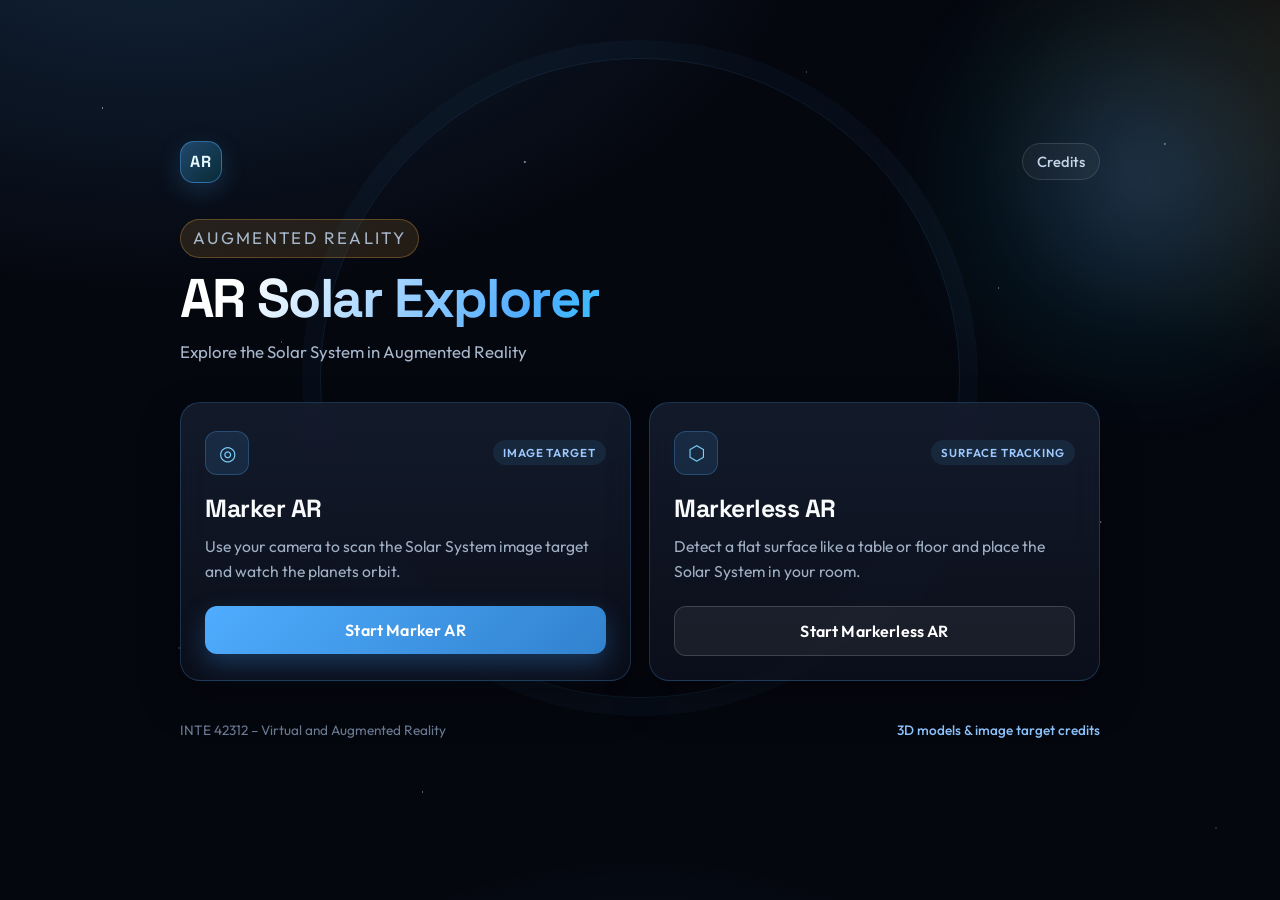
==== commit 721be33a: "Add credits.html and enhance index.html and styles.css for dashboard layout; implement credits secti" ====
--- a/index.html
+++ b/index.html
@@ -4,39 +4,56 @@
     <meta charset="UTF-8">
     <meta name="viewport" content="width=device-width, initial-scale=1.0">
     <title>AR Solar Explorer</title>
-    <!-- Link to our stylesheet -->
+    <link rel="preconnect" href="https://fonts.googleapis.com">
+    <link rel="preconnect" href="https://fonts.gstatic.com" crossorigin>
+    <link href="https://fonts.googleapis.com/css2?family=Outfit:wght@300;400;500;600;700&family=Space+Grotesk:wght@500;600;700&display=swap" rel="stylesheet">
     <link rel="stylesheet" href="styles.css">
 </head>
-<body>
+<body class="dashboard">
+    <div class="space-layer" aria-hidden="true">
+        <div class="nebula"></div>
+        <div class="stars"></div>
+        <div class="orbit-ring"></div>
+    </div>
+
     <div class="dashboard-container">
-        
+        <nav class="dash-nav">
+            <span class="brand-mark">AR</span>
+            <a href="credits.html" class="nav-link">Credits</a>
+        </nav>
+
         <header class="header">
+            <p class="eyebrow">Augmented Reality</p>
             <h1>AR Solar Explorer</h1>
             <p>Explore the Solar System in Augmented Reality</p>
         </header>
 
         <main class="menu-cards">
-            <!-- Marker AR Option -->
-            <div class="card">
+            <article class="card">
+                <div class="card-top">
+                    <span class="card-icon" aria-hidden="true">◎</span>
+                    <span class="card-tag">Image target</span>
+                </div>
                 <h2>Marker AR</h2>
                 <p>Use your camera to scan the Solar System image target and watch the planets orbit.</p>
-                <!-- This link connects directly to the AR file we built earlier -->
                 <a href="marker-ar.html" class="btn primary-btn">Start Marker AR</a>
-            </div>
+            </article>
 
-            <!-- Markerless AR Option -->
-            <div class="card">
+            <article class="card">
+                <div class="card-top">
+                    <span class="card-icon" aria-hidden="true">⬡</span>
+                    <span class="card-tag">Surface tracking</span>
+                </div>
                 <h2>Markerless AR</h2>
                 <p>Detect a flat surface like a table or floor and place the Solar System in your room.</p>
-                <!-- This will link to the markerless file we build next -->
                 <a href="markerless-ar.html" class="btn secondary-btn">Start Markerless AR</a>
-            </div>
+            </article>
         </main>
 
         <footer class="footer">
             <p>INTE 42312 – Virtual and Augmented Reality</p>
+            <a href="credits.html">3D models &amp; image target credits</a>
         </footer>
-        
     </div>
 </body>
-</html>+</html>
--- a/styles.css
+++ b/styles.css
@@ -227,4 +227,407 @@
     text-align: left;
 }
 
-.hidden { display: none !important; }+.hidden { display: none !important; }
+
+/* ========================================================
+   DASHBOARD + CREDITS (scoped — does not affect AR scenes)
+   ======================================================== */
+body.dashboard,
+body.dashboard * {
+    font-family: 'Outfit', 'Segoe UI', sans-serif;
+}
+
+body.dashboard h1,
+body.dashboard h2,
+body.dashboard h3 {
+    font-family: 'Space Grotesk', 'Outfit', sans-serif;
+}
+
+body.dashboard {
+    position: relative;
+    display: block;
+    background:
+        radial-gradient(1200px 700px at 12% -10%, rgba(79, 172, 254, 0.18), transparent 55%),
+        radial-gradient(900px 600px at 110% 10%, rgba(255, 179, 71, 0.12), transparent 50%),
+        radial-gradient(800px 500px at 50% 120%, rgba(0, 242, 254, 0.08), transparent 45%),
+        #05070f;
+    color: #f7fafc;
+    text-align: left;
+    overflow-x: hidden;
+}
+
+body.dashboard .space-layer {
+    position: fixed;
+    inset: 0;
+    pointer-events: none;
+    z-index: 0;
+}
+
+body.dashboard .stars {
+    position: absolute;
+    inset: 0;
+    background-image:
+        radial-gradient(1px 1px at 8% 12%, rgba(255,255,255,0.9), transparent),
+        radial-gradient(1px 1px at 22% 38%, rgba(255,255,255,0.55), transparent),
+        radial-gradient(1.5px 1.5px at 41% 18%, rgba(255,255,255,0.8), transparent),
+        radial-gradient(1px 1px at 63% 8%, rgba(255,255,255,0.45), transparent),
+        radial-gradient(1px 1px at 78% 32%, rgba(255,255,255,0.7), transparent),
+        radial-gradient(1.5px 1.5px at 91% 16%, rgba(255,255,255,0.55), transparent),
+        radial-gradient(1px 1px at 14% 72%, rgba(255,255,255,0.5), transparent),
+        radial-gradient(1px 1px at 33% 88%, rgba(255,255,255,0.75), transparent),
+        radial-gradient(1.5px 1.5px at 57% 64%, rgba(255,255,255,0.6), transparent),
+        radial-gradient(1px 1px at 72% 81%, rgba(255,255,255,0.4), transparent),
+        radial-gradient(1px 1px at 86% 58%, rgba(255,255,255,0.85), transparent),
+        radial-gradient(1px 1px at 95% 92%, rgba(255,255,255,0.5), transparent);
+    animation: twinkle 8s ease-in-out infinite;
+}
+
+body.dashboard .nebula {
+    position: absolute;
+    width: 520px;
+    height: 520px;
+    right: -120px;
+    top: -80px;
+    background: radial-gradient(circle, rgba(79, 172, 254, 0.22) 0%, rgba(0, 242, 254, 0.04) 45%, transparent 70%);
+    filter: blur(12px);
+}
+
+body.dashboard .orbit-ring {
+    position: absolute;
+    width: min(70vw, 640px);
+    height: min(70vw, 640px);
+    left: 50%;
+    top: 42%;
+    transform: translate(-50%, -50%);
+    border: 1px solid rgba(79, 172, 254, 0.12);
+    border-radius: 50%;
+    box-shadow: 0 0 0 18px rgba(79, 172, 254, 0.04);
+}
+
+body.dashboard .dashboard-container {
+    position: relative;
+    z-index: 1;
+    width: min(920px, calc(100% - 32px));
+    max-width: 920px;
+    margin: 0 auto;
+    padding: 28px 0 48px;
+    gap: 36px;
+    min-height: 100vh;
+    justify-content: center;
+}
+
+body.dashboard .dash-nav {
+    display: flex;
+    align-items: center;
+    justify-content: space-between;
+}
+
+body.dashboard .brand-mark {
+    display: inline-flex;
+    align-items: center;
+    justify-content: center;
+    width: 42px;
+    height: 42px;
+    border-radius: 14px;
+    background: linear-gradient(135deg, rgba(79, 172, 254, 0.35), rgba(0, 242, 254, 0.12));
+    border: 1px solid rgba(79, 172, 254, 0.45);
+    color: #e6fbff;
+    font-family: 'Space Grotesk', sans-serif;
+    font-weight: 700;
+    letter-spacing: 0.04em;
+    box-shadow: 0 8px 24px rgba(79, 172, 254, 0.18);
+}
+
+body.dashboard .nav-link {
+    color: #c5d4e8;
+    text-decoration: none;
+    font-size: 0.92rem;
+    font-weight: 500;
+    padding: 8px 14px;
+    border-radius: 999px;
+    border: 1px solid rgba(255, 255, 255, 0.12);
+    background: rgba(255, 255, 255, 0.04);
+    transition: background 0.2s ease, border-color 0.2s ease, color 0.2s ease;
+}
+
+body.dashboard .nav-link:hover,
+body.dashboard .nav-link:focus-visible {
+    color: #ffffff;
+    border-color: rgba(79, 172, 254, 0.6);
+    background: rgba(79, 172, 254, 0.15);
+    outline: none;
+}
+
+body.dashboard .header {
+    text-align: left;
+    max-width: 640px;
+}
+
+body.dashboard .eyebrow {
+    display: inline-block;
+    margin-bottom: 12px;
+    padding: 5px 12px;
+    border-radius: 999px;
+    background: rgba(255, 179, 71, 0.12);
+    border: 1px solid rgba(255, 179, 71, 0.28);
+    color: #ffd59a;
+    font-size: 0.75rem;
+    font-weight: 600;
+    letter-spacing: 0.14em;
+    text-transform: uppercase;
+}
+
+body.dashboard .header h1 {
+    font-size: clamp(2.2rem, 5vw, 3.4rem);
+    line-height: 1.05;
+    margin-bottom: 12px;
+    background: linear-gradient(120deg, #ffffff 10%, #4facfe 55%, #00f2fe 100%);
+    -webkit-background-clip: text;
+    background-clip: text;
+    -webkit-text-fill-color: transparent;
+    letter-spacing: -0.03em;
+}
+
+body.dashboard .header p {
+    color: #a8b8cc;
+    font-size: 1.05rem;
+    line-height: 1.6;
+    font-weight: 400;
+}
+
+body.dashboard .menu-cards {
+    display: grid;
+    grid-template-columns: 1fr;
+    gap: 18px;
+}
+
+body.dashboard .card {
+    background: linear-gradient(180deg, rgba(22, 30, 48, 0.82) 0%, rgba(12, 16, 28, 0.9) 100%);
+    border: 1px solid rgba(79, 172, 254, 0.22);
+    border-radius: 20px;
+    padding: 28px 24px 24px;
+    box-shadow: 0 18px 40px rgba(0, 0, 0, 0.35);
+    backdrop-filter: blur(16px);
+    text-align: left;
+    transition: transform 0.25s ease, border-color 0.25s ease, box-shadow 0.25s ease;
+}
+
+body.dashboard .card:hover {
+    transform: translateY(-4px);
+    border-color: rgba(0, 242, 254, 0.45);
+    box-shadow: 0 22px 48px rgba(79, 172, 254, 0.16);
+}
+
+body.dashboard .card-top {
+    display: flex;
+    align-items: center;
+    justify-content: space-between;
+    margin-bottom: 18px;
+}
+
+body.dashboard .card-icon {
+    width: 44px;
+    height: 44px;
+    display: inline-flex;
+    align-items: center;
+    justify-content: center;
+    border-radius: 12px;
+    background: rgba(79, 172, 254, 0.12);
+    border: 1px solid rgba(79, 172, 254, 0.28);
+    color: #7dd3fc;
+    font-size: 1.25rem;
+}
+
+body.dashboard .card-tag {
+    font-size: 0.72rem;
+    font-weight: 600;
+    letter-spacing: 0.08em;
+    text-transform: uppercase;
+    color: #9ec9ff;
+    padding: 5px 10px;
+    border-radius: 999px;
+    background: rgba(79, 172, 254, 0.1);
+}
+
+body.dashboard .card h2 {
+    font-size: 1.55rem;
+    margin-bottom: 10px;
+    color: #f8fafc;
+    letter-spacing: -0.02em;
+}
+
+body.dashboard .card p {
+    color: #a0b0c4;
+    font-size: 0.98rem;
+    margin-bottom: 22px;
+    line-height: 1.6;
+}
+
+body.dashboard .btn {
+    display: block;
+    width: 100%;
+    padding: 14px 16px;
+    border-radius: 12px;
+    text-align: center;
+    font-weight: 600;
+    font-size: 1rem;
+    letter-spacing: 0.01em;
+}
+
+body.dashboard .primary-btn {
+    background: linear-gradient(135deg, #4facfe 0%, #3182ce 100%);
+    color: #ffffff;
+    box-shadow: 0 10px 24px rgba(49, 130, 206, 0.35);
+}
+
+body.dashboard .primary-btn:hover {
+    background: linear-gradient(135deg, #63b3ed 0%, #2b6cb0 100%);
+}
+
+body.dashboard .secondary-btn {
+    background: rgba(255, 255, 255, 0.06);
+    color: #ffffff;
+    border: 1px solid rgba(255, 255, 255, 0.16);
+}
+
+body.dashboard .secondary-btn:hover {
+    background: rgba(79, 172, 254, 0.18);
+    border-color: rgba(79, 172, 254, 0.45);
+}
+
+body.dashboard .footer {
+    display: flex;
+    flex-direction: column;
+    gap: 8px;
+    margin-top: 4px;
+    font-size: 0.85rem;
+    color: #6b7c93;
+}
+
+body.dashboard .footer a {
+    color: #8ec5ff;
+    text-decoration: none;
+    font-weight: 500;
+}
+
+body.dashboard .footer a:hover,
+body.dashboard .footer a:focus-visible {
+    color: #c5e4ff;
+    text-decoration: underline;
+}
+
+body.dashboard .credits-container {
+    max-width: 920px;
+}
+
+body.dashboard .credits-section {
+    display: flex;
+    flex-direction: column;
+    gap: 14px;
+}
+
+body.dashboard .credits-section h2 {
+    font-size: 1.2rem;
+    color: #e2e8f0;
+    letter-spacing: -0.02em;
+}
+
+body.dashboard .section-lead {
+    color: #93a4bb;
+    font-size: 0.95rem;
+    line-height: 1.6;
+}
+
+body.dashboard .section-lead a,
+body.dashboard .credit-link {
+    color: #7dd3fc;
+    text-decoration: none;
+    font-weight: 500;
+}
+
+body.dashboard .section-lead a:hover,
+body.dashboard .credit-link:hover {
+    text-decoration: underline;
+}
+
+body.dashboard .credit-grid {
+    display: grid;
+    grid-template-columns: 1fr;
+    gap: 16px;
+}
+
+body.dashboard .credit-card {
+    background: linear-gradient(180deg, rgba(22, 30, 48, 0.82) 0%, rgba(12, 16, 28, 0.9) 100%);
+    border: 1px solid rgba(79, 172, 254, 0.22);
+    border-radius: 18px;
+    padding: 22px;
+    display: flex;
+    flex-direction: column;
+    gap: 6px;
+    backdrop-filter: blur(16px);
+}
+
+body.dashboard .credit-glyph {
+    font-size: 1.4rem;
+    margin-bottom: 6px;
+}
+
+body.dashboard .credit-card h3 {
+    font-size: 1.2rem;
+    color: #f8fafc;
+}
+
+body.dashboard .credit-artist {
+    color: #4facfe;
+    font-weight: 600;
+    font-size: 0.95rem;
+}
+
+body.dashboard .credit-note {
+    color: #93a4bb;
+    font-size: 0.9rem;
+    line-height: 1.5;
+    margin-bottom: 8px;
+}
+
+body.dashboard .credit-link.subtle {
+    color: #a0b0c4;
+    font-size: 0.85rem;
+}
+
+body.dashboard code {
+    font-family: ui-monospace, SFMono-Regular, Menlo, Consolas, monospace;
+    font-size: 0.86em;
+    color: #c5e4ff;
+    background: rgba(79, 172, 254, 0.12);
+    padding: 1px 6px;
+    border-radius: 6px;
+}
+
+@keyframes twinkle {
+    0%, 100% { opacity: 0.7; }
+    50% { opacity: 1; }
+}
+
+@media (min-width: 760px) {
+    body.dashboard .menu-cards,
+    body.dashboard .credit-grid {
+        grid-template-columns: 1fr 1fr;
+    }
+
+    body.dashboard .credit-card-wide {
+        grid-column: 1 / -1;
+    }
+
+    body.dashboard .footer {
+        flex-direction: row;
+        justify-content: space-between;
+        align-items: center;
+    }
+}
+
+@media (min-width: 760px) {
+    body.dashboard.credits-page .credit-grid {
+        grid-template-columns: repeat(3, 1fr);
+    }
+}
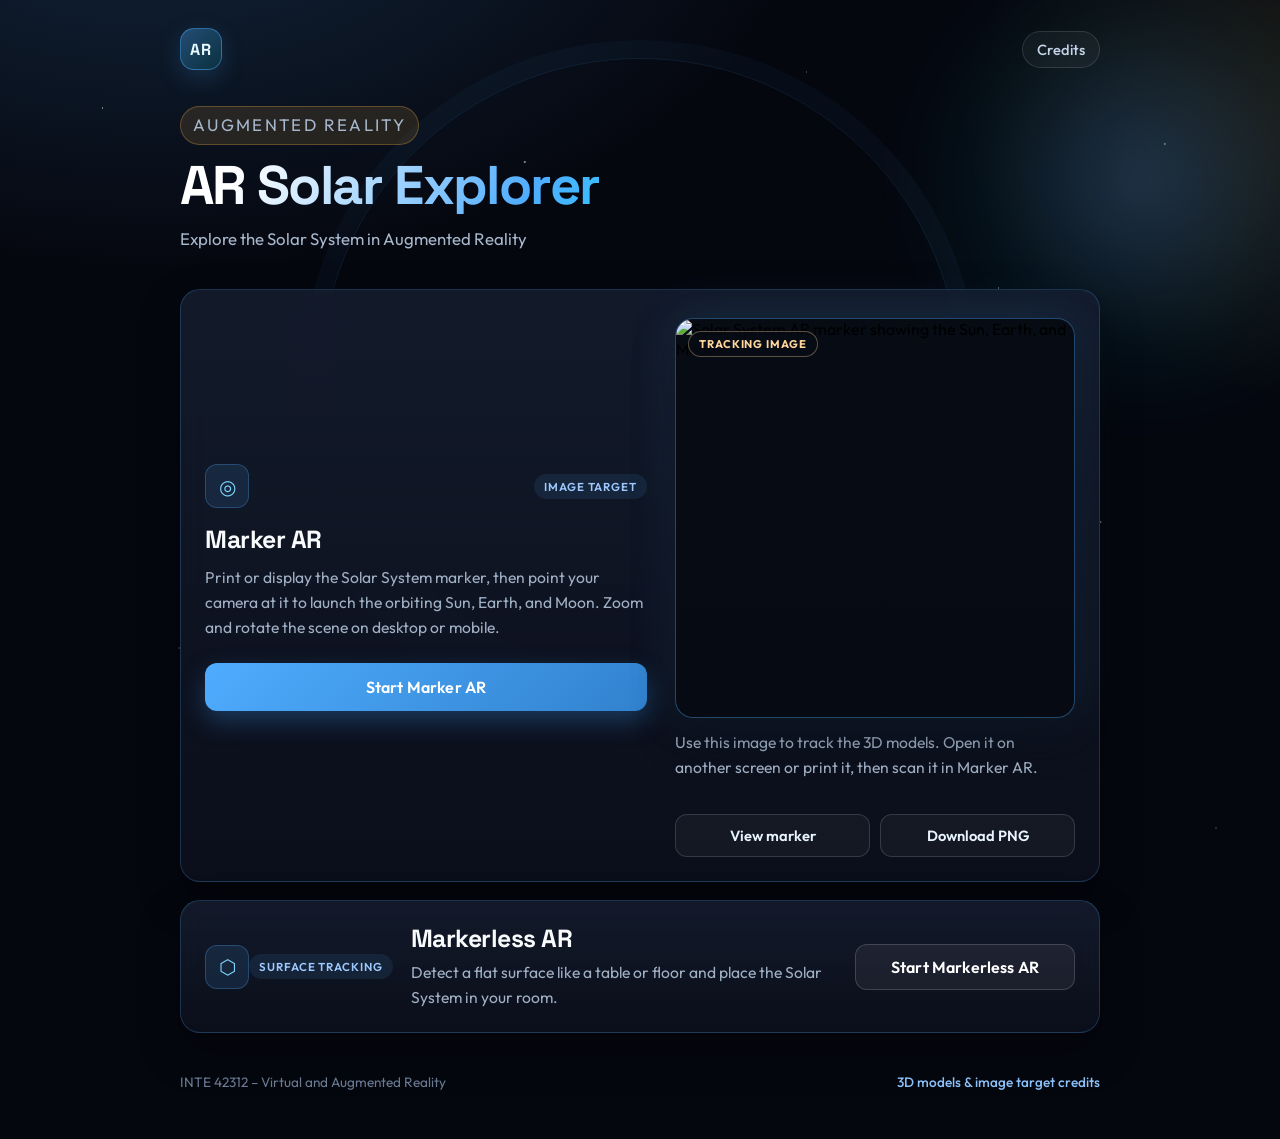
==== commit 3f702713: "Enhance user interaction with zoom and rotate features in AR - Implemented pinch-to-zoom and swipe-t" ====
--- a/index.html
+++ b/index.html
@@ -29,23 +29,39 @@
         </header>
 
         <main class="menu-cards">
-            <article class="card">
-                <div class="card-top">
-                    <span class="card-icon" aria-hidden="true">◎</span>
-                    <span class="card-tag">Image target</span>
+            <article class="card card-featured">
+                <div class="marker-copy">
+                    <div class="card-top">
+                        <span class="card-icon" aria-hidden="true">◎</span>
+                        <span class="card-tag">Image target</span>
+                    </div>
+                    <h2>Marker AR</h2>
+                    <p>Print or display the Solar System marker, then point your camera at it to launch the orbiting Sun, Earth, and Moon. Zoom and rotate the scene on desktop or mobile.</p>
+                    <a href="marker-ar.html" class="btn primary-btn">Start Marker AR</a>
                 </div>
-                <h2>Marker AR</h2>
-                <p>Use your camera to scan the Solar System image target and watch the planets orbit.</p>
-                <a href="marker-ar.html" class="btn primary-btn">Start Marker AR</a>
+
+                <div class="marker-showcase">
+                    <button type="button" class="marker-frame" data-open-marker aria-label="View Solar System tracking marker">
+                        <span class="marker-badge">Tracking image</span>
+                        <img src="markers/solar-system.png" alt="Solar System AR marker showing the Sun, Earth, and Moon">
+                    </button>
+                    <p class="marker-caption">Use this image to track the 3D models. Open it on another screen or print it, then scan it in Marker AR.</p>
+                    <div class="marker-actions">
+                        <button type="button" class="ghost-btn" data-open-marker>View marker</button>
+                        <a class="ghost-btn" href="markers/solar-system.png" download="solar-system-marker.png">Download PNG</a>
+                    </div>
+                </div>
             </article>
 
-            <article class="card">
+            <article class="card card-compact">
                 <div class="card-top">
                     <span class="card-icon" aria-hidden="true">⬡</span>
                     <span class="card-tag">Surface tracking</span>
                 </div>
-                <h2>Markerless AR</h2>
-                <p>Detect a flat surface like a table or floor and place the Solar System in your room.</p>
+                <div class="card-copy">
+                    <h2>Markerless AR</h2>
+                    <p>Detect a flat surface like a table or floor and place the Solar System in your room.</p>
+                </div>
                 <a href="markerless-ar.html" class="btn secondary-btn">Start Markerless AR</a>
             </article>
         </main>
@@ -55,5 +71,50 @@
             <a href="credits.html">3D models &amp; image target credits</a>
         </footer>
     </div>
+
+    <div id="marker-lightbox" class="marker-lightbox hidden" role="dialog" aria-modal="true" aria-hidden="true" aria-labelledby="marker-lightbox-title">
+        <div class="lightbox-backdrop" data-close-marker></div>
+        <div class="lightbox-panel">
+            <button type="button" class="lightbox-close" data-close-marker aria-label="Close marker preview">×</button>
+            <img src="markers/solar-system.png" alt="Full size Solar System AR tracking marker">
+            <div class="lightbox-copy">
+                <div>
+                    <h3 id="marker-lightbox-title">Solar System marker</h3>
+                    <p>Print this image or open it on a second screen, then scan it to place the models.</p>
+                </div>
+                <a class="ghost-btn" href="markers/solar-system.png" download="solar-system-marker.png">Download PNG</a>
+            </div>
+        </div>
+    </div>
+
+    <script>
+        (function () {
+            const lightbox = document.getElementById("marker-lightbox");
+            if (!lightbox) return;
+
+            const openers = document.querySelectorAll("[data-open-marker]");
+            const closers = lightbox.querySelectorAll("[data-close-marker]");
+
+            function openLightbox() {
+                lightbox.classList.remove("hidden");
+                lightbox.setAttribute("aria-hidden", "false");
+                document.body.style.overflow = "hidden";
+            }
+
+            function closeLightbox() {
+                lightbox.classList.add("hidden");
+                lightbox.setAttribute("aria-hidden", "true");
+                document.body.style.overflow = "";
+            }
+
+            openers.forEach((el) => el.addEventListener("click", openLightbox));
+            closers.forEach((el) => el.addEventListener("click", closeLightbox));
+            document.addEventListener("keydown", (event) => {
+                if (event.key === "Escape" && !lightbox.classList.contains("hidden")) {
+                    closeLightbox();
+                }
+            });
+        })();
+    </script>
 </body>
 </html>
--- a/styles.css
+++ b/styles.css
@@ -136,12 +136,94 @@
 .glass-btn:active { background: rgba(255, 255, 255, 0.2); }
 
 #top-controls {
+    position: relative;
+    z-index: 3;
     display: flex;
     gap: 8px;
     justify-content: center;
     padding: 15px;
 }
 
+#gesture-layer {
+    position: absolute;
+    inset: 0;
+    z-index: 1;
+    pointer-events: auto;
+    touch-action: none;
+    cursor: grab;
+}
+
+#gesture-layer.is-dragging {
+    cursor: grabbing;
+}
+
+#gesture-hint {
+    position: absolute;
+    top: 68px;
+    left: 50%;
+    transform: translateX(-50%);
+    z-index: 3;
+    pointer-events: none;
+    margin: 0;
+    padding: 7px 14px;
+    border-radius: 999px;
+    background: rgba(10, 15, 30, 0.72);
+    border: 1px solid rgba(79, 172, 254, 0.4);
+    color: #d7ecff;
+    font-size: 0.78rem;
+    font-weight: 600;
+    letter-spacing: 0.02em;
+    white-space: nowrap;
+    backdrop-filter: blur(10px);
+    box-shadow: 0 8px 20px rgba(0, 0, 0, 0.35);
+    transition: opacity 0.4s ease;
+}
+
+#gesture-hint.hint-faded {
+    opacity: 0;
+}
+
+#transform-dock {
+    pointer-events: auto;
+    position: absolute;
+    right: 14px;
+    top: 22%;
+    z-index: 3;
+    display: flex;
+    flex-direction: column;
+    gap: 8px;
+    padding: 8px;
+    border-radius: 18px;
+    background: rgba(10, 15, 30, 0.72);
+    border: 1px solid rgba(79, 172, 254, 0.45);
+    backdrop-filter: blur(12px);
+    box-shadow: 0 10px 24px rgba(0, 0, 0, 0.4);
+}
+
+.xform-btn {
+    width: 42px;
+    height: 42px;
+    border: 1px solid rgba(255, 255, 255, 0.18);
+    border-radius: 12px;
+    background: rgba(255, 255, 255, 0.04);
+    color: #ffffff;
+    font-size: 1.2rem;
+    font-weight: 700;
+    line-height: 1;
+    cursor: pointer;
+    transition: background 0.2s ease, border-color 0.2s ease, transform 0.15s ease;
+}
+
+.xform-btn:hover {
+    background: rgba(79, 172, 254, 0.28);
+    border-color: #4facfe;
+}
+
+.xform-btn:active {
+    transform: scale(0.94);
+    background: rgba(79, 172, 254, 0.4);
+}
+
 /* Professional Planet Selector Dock */
 #planet-selector {
     pointer-events: auto;
@@ -149,6 +231,7 @@
     bottom: 30px;
     left: 50%;
     transform: translateX(-50%);
+    z-index: 3;
     display: flex;
     gap: 10px;
     background: rgba(10, 15, 30, 0.7);
@@ -170,6 +253,7 @@
     cursor: pointer;
     transition: all 0.3s;
 }
+.dock-btn:hover,
 .dock-btn:active { background: rgba(79, 172, 254, 0.3); border-color: #4facfe; }
 
 /* Focus Mode Top Buttons (Small Back & Pause) */
@@ -178,6 +262,7 @@
     position: absolute;
     top: 20px;
     width: 100%;
+    z-index: 3;
     display: flex;
     justify-content: space-between;
     padding: 0 20px;
@@ -203,6 +288,7 @@
     left: 0;
     width: 100%;
     height: 40vh; /* Leaves top 60% of screen for the 3D model */
+    z-index: 3;
     background: linear-gradient(180deg, rgba(15, 20, 35, 0.9) 0%, rgba(5, 8, 15, 1) 100%);
     border-top: 1px solid #4facfe;
     border-radius: 25px 25px 0 0;
@@ -630,4 +716,219 @@
     body.dashboard.credits-page .credit-grid {
         grid-template-columns: repeat(3, 1fr);
     }
+
+    body.dashboard .card-featured {
+        grid-column: 1 / -1;
+        display: grid;
+        grid-template-columns: minmax(0, 1.05fr) minmax(280px, 0.95fr);
+        gap: 28px;
+        align-items: center;
+    }
+
+    body.dashboard .card-compact {
+        grid-column: 1 / -1;
+        display: grid;
+        grid-template-columns: auto 1fr auto;
+        align-items: center;
+        gap: 18px;
+        padding: 22px 24px;
+    }
+
+    body.dashboard .card-compact .card-copy h2,
+    body.dashboard .card-compact .card-copy p {
+        margin-bottom: 0;
+    }
+
+    body.dashboard .card-compact .card-copy p {
+        margin-top: 6px;
+    }
+
+    body.dashboard .card-compact .card-top {
+        margin-bottom: 0;
+    }
+
+    body.dashboard .card-compact .btn {
+        width: auto;
+        min-width: 220px;
+        padding: 12px 18px;
+    }
+}
+
+body.dashboard .marker-copy .card-top {
+    margin-bottom: 16px;
+}
+
+body.dashboard .marker-copy .btn {
+    margin-top: 6px;
+}
+
+body.dashboard .marker-showcase {
+    display: flex;
+    flex-direction: column;
+    gap: 12px;
+}
+
+body.dashboard .marker-frame {
+    position: relative;
+    width: 100%;
+    padding: 0;
+    border-radius: 18px;
+    overflow: hidden;
+    border: 1px solid rgba(79, 172, 254, 0.38);
+    background: #070b14;
+    appearance: none;
+    font: inherit;
+    text-align: left;
+    cursor: zoom-in;
+    box-shadow:
+        0 18px 40px rgba(0, 0, 0, 0.38),
+        0 0 48px rgba(79, 172, 254, 0.16);
+}
+
+body.dashboard .marker-frame::after {
+    content: "";
+    position: absolute;
+    inset: 0;
+    pointer-events: none;
+    background: linear-gradient(180deg, transparent 55%, rgba(5, 8, 16, 0.28) 100%);
+}
+
+body.dashboard .marker-frame img {
+    width: 100%;
+    aspect-ratio: 1;
+    object-fit: cover;
+    display: block;
+    cursor: zoom-in;
+    transition: transform 0.45s ease;
+}
+
+body.dashboard .marker-frame:hover img {
+    transform: scale(1.03);
+}
+
+body.dashboard .marker-badge {
+    position: absolute;
+    top: 12px;
+    left: 12px;
+    z-index: 1;
+    padding: 5px 10px;
+    border-radius: 999px;
+    background: rgba(8, 12, 22, 0.72);
+    border: 1px solid rgba(255, 213, 154, 0.35);
+    color: #ffd59a;
+    font-size: 0.7rem;
+    font-weight: 700;
+    letter-spacing: 0.08em;
+    text-transform: uppercase;
+}
+
+body.dashboard .marker-caption {
+    color: #93a4bb;
+    font-size: 0.88rem;
+    line-height: 1.5;
+    margin: 0;
+}
+
+body.dashboard .marker-actions {
+    display: grid;
+    grid-template-columns: 1fr 1fr;
+    gap: 10px;
+}
+
+body.dashboard .ghost-btn {
+    display: inline-flex;
+    align-items: center;
+    justify-content: center;
+    gap: 8px;
+    padding: 11px 14px;
+    border-radius: 12px;
+    border: 1px solid rgba(255, 255, 255, 0.14);
+    background: rgba(255, 255, 255, 0.04);
+    color: #e8f4ff;
+    text-decoration: none;
+    font-weight: 600;
+    font-size: 0.92rem;
+    cursor: pointer;
+    transition: background 0.2s ease, border-color 0.2s ease, transform 0.2s ease;
+}
+
+body.dashboard .ghost-btn:hover,
+body.dashboard .ghost-btn:focus-visible {
+    background: rgba(79, 172, 254, 0.18);
+    border-color: rgba(79, 172, 254, 0.5);
+    outline: none;
+}
+
+body.dashboard .marker-lightbox {
+    position: fixed;
+    inset: 0;
+    z-index: 80;
+    display: flex;
+    align-items: center;
+    justify-content: center;
+    padding: 22px;
+}
+
+body.dashboard .lightbox-backdrop {
+    position: absolute;
+    inset: 0;
+    background: rgba(3, 6, 14, 0.78);
+    backdrop-filter: blur(14px);
+}
+
+body.dashboard .lightbox-panel {
+    position: relative;
+    width: min(760px, 100%);
+    background: linear-gradient(180deg, rgba(22, 30, 48, 0.96) 0%, rgba(10, 14, 24, 0.98) 100%);
+    border: 1px solid rgba(79, 172, 254, 0.35);
+    border-radius: 24px;
+    padding: 20px;
+    box-shadow: 0 30px 80px rgba(0, 0, 0, 0.55), 0 0 80px rgba(79, 172, 254, 0.14);
+}
+
+body.dashboard .lightbox-panel img {
+    width: 100%;
+    border-radius: 16px;
+    display: block;
+    background: #05070f;
+}
+
+body.dashboard .lightbox-close {
+    position: absolute;
+    top: 12px;
+    right: 12px;
+    width: 40px;
+    height: 40px;
+    border-radius: 50%;
+    border: 1px solid rgba(255, 255, 255, 0.16);
+    background: rgba(8, 12, 22, 0.8);
+    color: #ffffff;
+    font-size: 1.4rem;
+    line-height: 1;
+    cursor: pointer;
+}
+
+body.dashboard .lightbox-copy {
+    display: flex;
+    flex-wrap: wrap;
+    align-items: center;
+    justify-content: space-between;
+    gap: 12px;
+    margin-top: 16px;
+}
+
+body.dashboard .lightbox-copy h3 {
+    font-size: 1.15rem;
+    color: #f8fafc;
+}
+
+body.dashboard .lightbox-copy p {
+    color: #93a4bb;
+    font-size: 0.9rem;
+    line-height: 1.5;
+    margin-top: 4px;
+}
+
+body.dashboard .lightbox-copy .ghost-btn {
+    min-width: 160px;
 }
